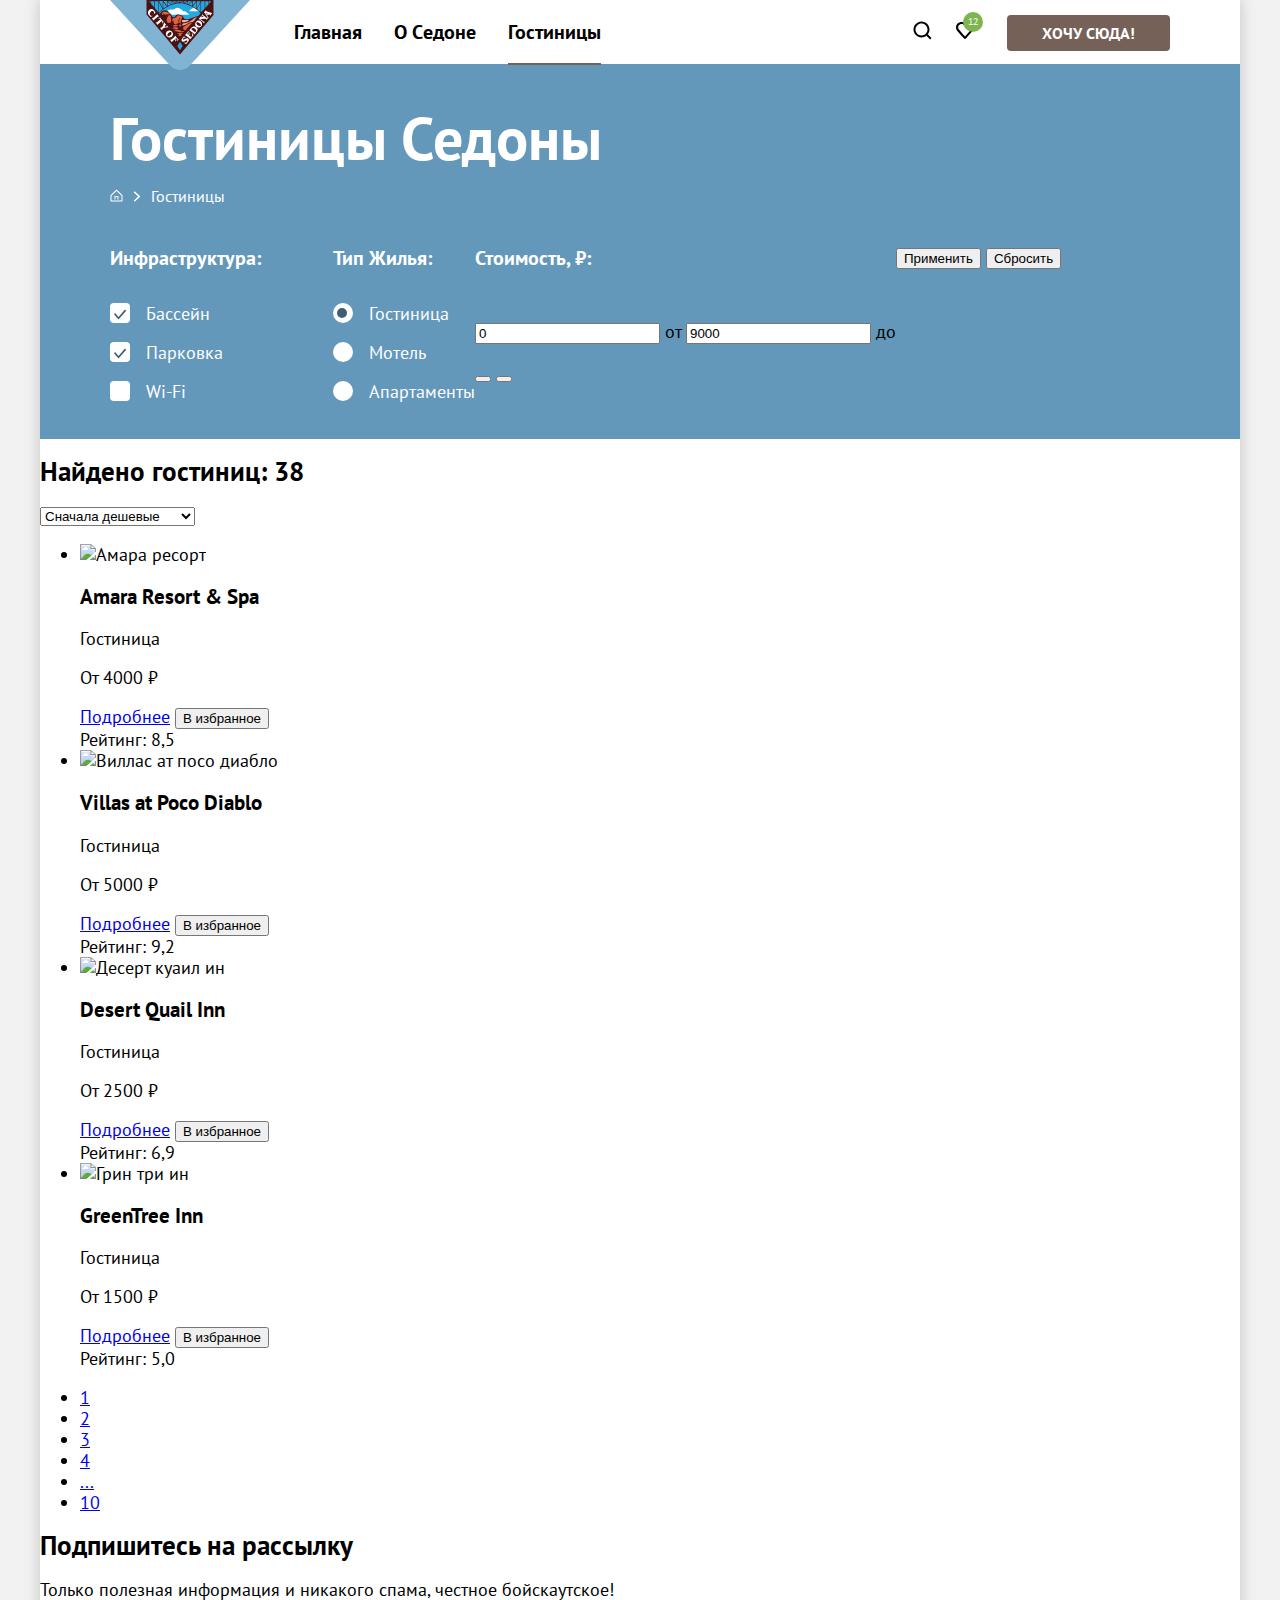
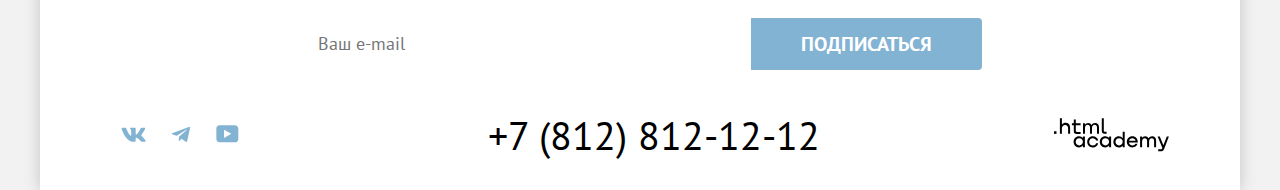
==== catalog.html @ e07a11a3 "Стилизовал радио-кнопки" ====
<!DOCTYPE html>
<html lang="en">
  <head>
    <meta charset="UTF-8" />
    <link href="./styles/styles.css" rel="stylesheet" />
    <title>Страница каталога</title>
  </head>
  <body>
    <div class="container">
      <!-- шапка -->
      <header class="main-header">
        <a class="header-logo" href="index.html">
          <img
            src="./images/logo.svg"
            width="140"
            height="70"
            alt="иконка седона"
          />
        </a>
        <!-- навигация -->
        <nav class="main-nav">
          <!-- главная навигация -->
          <ul class="nav-list site-list">
            <li class="site-item">
              <a class="site-link" href="index.html">Главная</a>
            </li>
            <li class="site-item">
              <a class="site-link" href="#">О Cедоне</a>
            </li>
            <li class="site-item">
              <a class="site-link site-link-current site-link-current-catalog"
                >Гостиницы</a
              >
            </li>
          </ul>

          <!-- пользовательская навигация -->
          <ul class="nav-list user-list">
            <li class="user-item">
              <a class="user-link" href="#"
                ><span class="visually-hidden">найти гостиницу</span>
                <svg
                  class="user-icon"
                  width="19"
                  height="19"
                  viewBox="0 0 19 19"
                  fill="none"
                  xmlns="http://www.w3.org/2000/svg"
                >
                  <path
                    d="M18.5 17.0083L14.8 13.3287C15.8 12.0359 16.5 10.3453 16.5 8.4558C16.5 4.08011 12.9 0.5 8.5 0.5C4.1 0.5 0.5 4.17956 0.5 8.55525C0.5 12.9309 4.1 16.511 8.5 16.511C10.3 16.511 12 15.9144 13.4 14.8204L17.1 18.5L18.5 17.0083ZM8.5 14.5221C5.2 14.5221 2.5 11.837 2.5 8.55525C2.5 5.27348 5.2 2.5884 8.5 2.5884C11.8 2.5884 14.5 5.27348 14.5 8.55525C14.5 11.837 11.8 14.5221 8.5 14.5221Z"
                    fill="black"
                  />
                </svg>
              </a>
            </li>
            <li class="user-item">
              <a class="user-link user-link-favorites" href="#"
                ><span class="visually-hidden">избранное</span>
                <svg
                  class="user-icon"
                  width="18"
                  height="17"
                  viewBox="0 0 18 17"
                  fill="none"
                  xmlns="http://www.w3.org/2000/svg"
                >
                  <path
                    d="M8.9 17C8.6 17 8.3 16.9 8.1 16.6C2.7 10.5 1.4 9.1 1.1 8.7C0.4 7.8 0 6.6 0 5.4C0 2.4 2.4 0 5.5 0C6.8 0 8 0.5 9 1.3C10 0.5 11.3 0 12.5 0C15.5 0 18 2.4 18 5.4C18 6.7 17.5 7.9 16.7 8.8L9.7 16.7C9.5 16.9 9.3 17 8.9 17ZM2.9 7.5C3.2 7.9 6.4 11.5 9 14.4L15.2 7.4C15.7 6.9 15.9 6.2 15.9 5.4C15.9 3.6 14.4 2.1 12.6 2.1C11.6 2.1 10.6 2.6 9.9 3.4C9.6 3.7 9.3 3.8 9 3.8C8.7 3.8 8.4 3.6 8.2 3.4C7.5 2.6 6.5 2.1 5.5 2.1C3.7 2.1 2.2 3.6 2.2 5.4C2.1 6.3 2.5 7 2.9 7.5C2.8 7.5 2.8 7.5 2.9 7.5Z"
                    fill="black"
                  />
                </svg>
              </a>
            </li>
            <li class="user-item">
              <a class="user-button button button-brown" href="#">Хочу сюда!</a>
            </li>
          </ul>
        </nav>
      </header>

      <!-- главное содержимое -->
      <main class="main catalog-main">
        <!-- фильтр -->
        <section class="filter">
          <!-- заголовок фильтра -->
          <div class="filter-title">
            <h1 class="inner-header">Гостиницы Седоны</h1>
            <ul class="breadcrumbs">
              <li class="breadcrumbs-item">
                <a class="breadcrumbs-link" href="index.html"
                  ><span class="visually-hidden">Вернуться домой</span
                  ><svg
                    class="breadcrumbs-icon"
                    width="13"
                    height="13"
                    viewBox="0 0 13 13"
                    fill="none"
                    xmlns="http://www.w3.org/2000/svg"
                  >
                    <path
                      d="M6.5 0.5L0.5 6.30006V12.5001H12.5V6.30006L6.5 0.5ZM11.5 11.5001H1.5V6.70005L6.5 1.9L11.5 6.70005V11.5001Z"
                      fill="white"
                    />
                    <path
                      d="M4.5 10.5001H5.5V8.00005H7.5V10.5001H8.5V7.00005H4.5V10.5001Z"
                      fill="white"
                    />
                  </svg>
                </a>
                <svg
                  class="breadcrumbs-arrow"
                  width="8"
                  height="11"
                  viewBox="0 0 8 11"
                  fill="none"
                  xmlns="http://www.w3.org/2000/svg"
                >
                  <path
                    d="M6.91526 4.96875L2.16526 0.71875C1.91526 0.46875 1.41526 0.46875 1.04026 0.71875C0.665263 0.96875 0.790263 1.46875 1.04026 1.71875L5.16526 5.46875L1.16526 9.21875C0.915263 9.46875 0.915263 9.96875 1.16526 10.2188C1.16526 10.3438 1.54026 10.4688 1.66526 10.4688C1.79026 10.4688 2.04026 10.3438 2.16526 10.2188L6.91526 5.96875C7.29026 5.71875 7.29026 5.21875 6.91526 4.96875Z"
                    fill="white"
                  />
                </svg>
              </li>
              <li class="breadcrumbs-item">
                <a class="breadcrumbs-link">Гостиницы</a>
                <svg
                  class="breadcrumbs-arrow"
                  width="8"
                  height="11"
                  viewBox="0 0 8 11"
                  fill="none"
                  xmlns="http://www.w3.org/2000/svg"
                >
                  <path
                    d="M6.91526 4.96875L2.16526 0.71875C1.91526 0.46875 1.41526 0.46875 1.04026 0.71875C0.665263 0.96875 0.790263 1.46875 1.04026 1.71875L5.16526 5.46875L1.16526 9.21875C0.915263 9.46875 0.915263 9.96875 1.16526 10.2188C1.16526 10.3438 1.54026 10.4688 1.66526 10.4688C1.79026 10.4688 2.04026 10.3438 2.16526 10.2188L6.91526 5.96875C7.29026 5.71875 7.29026 5.21875 6.91526 4.96875Z"
                    fill="white"
                  />
                </svg>
              </li>
            </ul>
          </div>

          <!-- форма фильтра -->
          <form class="filter-form" method="post" action="#">
            <!-- инфраструктура -->
            <fieldset class="field-group">
              <legend class="field-group-title">Инфраструктура:</legend>
              <ul class="field-list">
                <li class="field-item">
                  <label
                    class="field-label field-label--checkbox"
                    for="swimming-pool"
                  >
                    <input
                      class="visually-hidden field-input"
                      type="checkbox"
                      name="swimming-pool"
                      id="swimming-pool"
                      checked
                    />
                    <span class="field-name field-name--checkbox">Бассейн</span>
                  </label>
                </li>
                <li class="field-item">
                  <label
                    class="field-label field-label--checkbox"
                    for="parking"
                  >
                    <input
                      class="visually-hidden field-input"
                      type="checkbox"
                      name="parking"
                      id="parking"
                      checked
                    />
                    <span class="field-name field-name--checkbox"
                      >Парковка</span
                    >
                  </label>
                </li>
                <li class="field-item">
                  <label class="field-label field-label--checkbox" for="wi-fi">
                    <input
                      class="visually-hidden field-input"
                      type="checkbox"
                      name="wi-fi"
                      id="wi-fi"
                    />
                    <span class="field-name field-name--checkbox">Wi-Fi</span>
                  </label>
                </li>
              </ul>
            </fieldset>

            <!-- тип жилья -->
            <fieldset class="field-group">
              <legend class="field-group-title">Тип Жилья:</legend>
              <ul class="field-list">
                <li class="field-item">
                  <label class="field-label field-label--radio" for="hotel"
                    ><input
                      class="visually-hidden field-input"
                      type="radio"
                      name="housing"
                      id="hotel"
                      checked
                    /><span class="field-name field-name--radio"
                      >Гостиница</span
                    ></label
                  >
                </li>
                <li class="field-item">
                  <label class="field-label field-label--radio" for="motel"
                    ><input
                      class="visually-hidden field-input"
                      type="radio"
                      name="housing"
                      id="motel"
                    /><span class="field-name field-name--radio"
                      >Мотель</span
                    ></label
                  >
                </li>
                <li class="field-item">
                  <label
                    class="field-label field-label--radio"
                    for="apartments"
                  >
                    <input
                      class="visually-hidden field-input"
                      type="radio"
                      name="housing"
                      id="apartments"
                    /><span class="field-name field-name--radio"
                      >Апартаменты</span
                    ></label
                  >
                </li>
              </ul>
            </fieldset>

            <!-- Стоимость -->
            <fieldset class="field-group">
              <legend class="field-group-title">Стоимость, ₽:</legend>
              <p class="range-wrapper-inputs">
                <label class="range-label" for="min-price">
                  <input
                    class="range-input"
                    type="number"
                    value="0"
                    placeholder="от"
                    id="min-price"
                  />
                  <span class="range-price">от</span>
                </label>
                <label class="range-label" for="max-price">
                  <input
                    class="range-input"
                    type="number"
                    value="9000"
                    placeholder="до"
                    id="max-price"
                  />
                  <span class="range-price">до</span>
                </label>
              </p>
              <div class="range">
                <div class="range-scale"></div>
                <div class="range-bar">
                  <button
                    class="range-toggle toggle-mix"
                    type="button"
                  ></button>
                  <button
                    class="range-toggle toggle-max"
                    type="button"
                  ></button>
                </div>
              </div>
            </fieldset>
            <div class="filter-buttons">
              <button class="filter-button" type="submit">Применить</button>
              <button class="filter-button" type="reset">Сбросить</button>
            </div>
          </form>
        </section>

        <!-- каталог -->
        <section class="catalog">
          <div class="catalog-wrapper-filter">
            <h2 class="catalog-title">Найдено гостиниц: 38</h2>
            <select class="catalog-select">
              <option class="select-item" value="cheap">Сначала дешевые</option>
              <option class="select-item" value="expensive">
                Сначала дорогие
              </option>
              <option class="select-item" value="popular">
                Сначала популярные
              </option>
            </select>
            <div class="catalog-wrapper-buttons">
              <a
                class="catalog-wrapper-button catalog-wrapper-button-current"
                href="#"
                ><span class="visually-hidden"
                  >Сформировать карточки в столбик</span
                ></a
              >
              <a class="catalog-wrapper-button" href="#"
                ><span class="visually-hidden"
                  >Сформировать по одной карточке с названием</span
                ></a
              >
              <a class="catalog-wrapper-button" href="#"
                ><span class="visually-hidden"
                  >Сформировать карточки в ряд</span
                ></a
              >
            </div>
          </div>

          <!-- список карточек -->
          <ul class="catalog-list">
            <li class="catalog-card">
              <img
                class="catalog-card-image"
                src="#"
                width="300"
                height="212"
                alt="Амара ресорт"
              />
              <h3 class="catalog-card-heading">Amara Resort & Spa</h3>
              <div class="catalog-card-description">
                <p class="catalog-card-text">Гостиница</p>
                <p class="catalog-card-text">От 4000 ₽</p>
              </div>
              <a class="catalog-card-more-details" href="#">Подробнее</a>
              <button class="catalog-card-favorites" type="button">
                В избранное
              </button>
              <div class="catalog-card-stars"></div>
              <div class="catalog-card-rating">Рейтинг: 8,5</div>
            </li>
            <li class="catalog-card">
              <img
                class="catalog-card-image"
                src="#"
                width="300"
                height="212"
                alt="Виллас ат посо диабло"
              />
              <h3 class="catalog-card-heading">Villas at Poco Diablo</h3>
              <div class="catalog-card-description">
                <p class="catalog-card-text">Гостиница</p>
                <p class="catalog-card-text">От 5000 ₽</p>
              </div>
              <a class="catalog-card-more-details" href="#">Подробнее</a>
              <button class="catalog-card-favorites" type="button">
                В избранное
              </button>
              <div class="catalog-card-stars"></div>
              <div class="catalog-card-rating">Рейтинг: 9,2</div>
            </li>
            <li class="catalog-card">
              <img
                class="catalog-card-image"
                src="#"
                width="300"
                height="212"
                alt="Десерт куаил ин"
              />
              <h3 class="catalog-card-heading">Desert Quail Inn</h3>
              <div class="catalog-card-description">
                <p class="catalog-card-text">Гостиница</p>
                <p class="catalog-card-text">От 2500 ₽</p>
              </div>
              <a class="catalog-card-more-details" href="#">Подробнее</a>
              <button class="catalog-card-favorites" type="button">
                В избранное
              </button>
              <div class="catalog-card-stars"></div>
              <div class="catalog-card-rating">Рейтинг: 6,9</div>
            </li>
            <li class="catalog-card">
              <img
                class="catalog-card-image"
                src="#"
                width="300"
                height="212"
                alt="Грин три ин"
              />
              <h3 class="catalog-card-heading">GreenTree Inn</h3>
              <div class="catalog-card-description">
                <p class="catalog-card-text">Гостиница</p>
                <p class="catalog-card-text">От 1500 ₽</p>
              </div>
              <a class="catalog-card-more-details" href="#">Подробнее</a>
              <button class="catalog-card-favorites" type="button">
                В избранное
              </button>
              <div class="catalog-card-stars"></div>
              <div class="catalog-card-rating">Рейтинг: 5,0</div>
            </li>
          </ul>

          <!-- пагинация -->
          <ul class="pagination">
            <li class="pagination-item">
              <a class="pagination-link" href="#">1</a>
            </li>
            <li class="pagination-item">
              <a class="pagination-link" href="#">2</a>
            </li>
            <li class="pagination-item">
              <a class="pagination-link" href="#">3</a>
            </li>
            <li class="pagination-item">
              <a class="pagination-link" href="#">4</a>
            </li>
            <li class="pagination-item">
              <a class="pagination-link" href="#">...</a>
            </li>
            <li class="pagination-item">
              <a class="pagination-link" href="#">10</a>
            </li>
          </ul>
        </section>

        <!-- рассылка -->
        <section class="newsletter newsletter-catalog">
          <h2 class="newsletter-title">Подпишитесь на рассылку</h2>
          <p class="newsletter-text">
            Только полезная информация и никакого спама, честное бойскаутское!
          </p>
          <form class="newsletter-form" method="post" action="#">
            <label class="visually-hidden" for="e-mail">Введите почту</label>
            <input
              class="newsletter-input"
              id="e-mail"
              placeholder="Ваш e-mail"
              name="e-mail"
            />
            <button class="newsletter-submit" type="submit">Подписаться</button>
          </form>
        </section>
      </main>

      <!-- подвал -->
      <footer class="main-footer">
        <!-- соц. сети -->
        <ul class="social">
          <li class="social-item">
            <a class="social-link" href="https://vk.com/htmlacademy"
              ><span class="visually-hidden">Вконтакте</span>
              <svg
                width="25"
                height="15"
                viewBox="0 0 25 15"
                fill="none"
                xmlns="http://www.w3.org/2000/svg"
              >
                <path
                  fill-rule="evenodd"
                  clip-rule="evenodd"
                  d="M24.1164 1.80445C24.2824 1.25845 24.1164 0.856445 23.3214 0.856445H20.6964C20.0284 0.856445 19.7204 1.20345 19.5534 1.58645C19.5534 1.58645 18.2184 4.78245 16.3274 6.85845C15.7154 7.46045 15.4374 7.65145 15.1034 7.65145C14.9364 7.65145 14.6854 7.46045 14.6854 6.91345V1.80445C14.6854 1.14845 14.5014 0.856445 13.9454 0.856445H9.81738C9.40038 0.856445 9.14938 1.16045 9.14938 1.44945C9.14938 2.07045 10.0954 2.21445 10.1924 3.96245V7.76045C10.1924 8.59345 10.0394 8.74444 9.70538 8.74444C8.81538 8.74444 6.65038 5.53345 5.36538 1.85945C5.11638 1.14445 4.86438 0.856445 4.19338 0.856445H1.56638C0.816382 0.856445 0.666382 1.20345 0.666382 1.58645C0.666382 2.26845 1.55638 5.65645 4.81138 10.1374C6.98138 13.1974 10.0364 14.8564 12.8194 14.8564C14.4884 14.8564 14.6944 14.4884 14.6944 13.8534V11.5404C14.6944 10.8034 14.8524 10.6564 15.3814 10.6564C15.7714 10.6564 16.4384 10.8484 17.9964 12.3234C19.7764 14.0724 20.0694 14.8564 21.0714 14.8564H23.6964C24.4464 14.8564 24.8224 14.4884 24.6064 13.7604C24.3684 13.0364 23.5184 11.9854 22.3914 10.7384C21.7794 10.0284 20.8614 9.26345 20.5824 8.88045C20.1934 8.38945 20.3044 8.17044 20.5824 7.73345C20.5824 7.73345 23.7824 3.30745 24.1154 1.80445H24.1164Z"
                  fill="#83B3D3"
                />
              </svg>
            </a>
          </li>
          <li class="social-item">
            <a class="social-link" href="https://t.me/htmlacademy"
              ><span class="visually-hidden">Телеграм</span>
              <svg
                width="18"
                height="16"
                viewBox="0 0 18 16"
                fill="none"
                xmlns="http://www.w3.org/2000/svg"
              >
                <path
                  d="M16.785 0.955705L0.840489 7.1042C-0.247661 7.54126 -0.241365 8.14828 0.640845 8.41897L4.73445 9.69597L14.2058 3.72014C14.6537 3.44766 15.0629 3.59424 14.7265 3.89281L7.05283 10.8183H7.05103L7.05283 10.8192L6.77045 15.0387C7.18413 15.0387 7.36669 14.8489 7.59871 14.625L9.58705 12.6915L13.7229 15.7464C14.4855 16.1664 15.0332 15.9506 15.2229 15.0405L17.9379 2.2453C18.2158 1.13107 17.5126 0.626562 16.785 0.955705Z"
                  fill="#83B3D3"
                />
              </svg>
            </a>
          </li>
          <li class="social-item">
            <a
              class="social-link"
              href="https://www.youtube.com/user/htmlacademyru"
              ><span class="visually-hidden">Ютуб</span>
              <svg
                width="23"
                height="18"
                viewBox="0 0 23 18"
                fill="none"
                xmlns="http://www.w3.org/2000/svg"
              >
                <path
                  d="M18.9402 0.356445H3.50738C1.64668 0.356445 0.333252 1.9502 0.333252 3.75645V13.8502C0.333252 15.7627 1.64668 17.3564 3.50738 17.3564H19.1591C20.8009 17.3564 22.3333 15.7627 22.3333 13.9564V3.75645C22.1143 1.9502 20.8009 0.356445 18.9402 0.356445ZM7.99494 12.8939V4.81894L15.3283 8.85645L7.99494 12.8939Z"
                  fill="#83B3D3"
                />
              </svg>
            </a>
          </li>
        </ul>

        <!-- номер телефона -->
        <a class="phone" href="tel:88128121212">+7 (812) 812-12-12</a>

        <!-- лого html-academy -->
        <div class="html-academy">
          <a class="html-academy-link" href="https://htmlacademy.ru/">
            <svg
              width="115"
              height="34"
              viewBox="0 0 115 34"
              fill="none"
              xmlns="http://www.w3.org/2000/svg"
            >
              <path d="M0 13.2564V15.8564H2.5V13.2564H0Z" fill="black" />
              <path
                d="M11.6 4.85645C10 4.85645 8.8 5.55645 8 6.55645H7.9V0.356445H5.9V15.8564H7.9V10.5564C7.9 8.45645 9.2 6.95645 11.2 6.95645C13 6.95645 14.1 8.35645 14.1 10.1564V15.8564H16.1V9.75644C16.2 6.75644 14.3 4.85645 11.6 4.85645Z"
                fill="black"
              />
              <path
                d="M26.6 5.15645H21.8V1.45645H19.8V5.25645H17.9V7.25645H19.8V13.2564C19.8 14.9564 20.8 15.9564 22.5 15.9564H26.6V13.9564H22.9C22.2 13.9564 21.8 13.5564 21.8 12.8564V7.15645H26.6V5.15645Z"
                fill="black"
              />
              <path
                d="M41.1 4.95645C39.5 4.95645 38.2 5.75644 37.6 7.05645H37.5C36.9 5.85645 35.7 4.95645 34.1 4.95645C32.7 4.95645 31.6 5.75645 31 6.75645H30.9V5.15645H29V15.7564H31V10.3564C31 8.35645 32 6.85645 33.6 6.85645C35.1 6.85645 36 7.85645 36 9.45645V15.7564H38V10.1564C38 7.75645 39.4 6.85645 40.6 6.85645C42.1 6.85645 43 7.85645 43 9.45645V15.7564H45V9.25644C45.1 6.75644 43.6 4.95645 41.1 4.95645Z"
                fill="black"
              />
              <path
                d="M47.8 13.0564C47.8 14.7564 48.8 15.7564 50.6 15.7564H52.6V13.7564H50.9C50.2 13.7564 49.8 13.3564 49.8 12.6564V0.356445H47.8V13.0564Z"
                fill="black"
              />
              <path
                d="M28.9 20.0564C28 18.9564 26.7 18.2564 25 18.2564C21.9 18.2564 19.6 20.5564 19.6 23.8564C19.6 27.1564 21.9 29.4564 25 29.4564C26.8 29.4564 28 28.6564 28.8 27.5564H28.9V29.1564H30.9V18.5564H28.9V20.0564ZM25.3 27.4564C23.1 27.4564 21.7 25.8564 21.7 23.8564C21.7 21.8564 23.1 20.2564 25.3 20.2564C27.5 20.2564 28.9 21.8564 28.9 23.8564C28.9 25.7564 27.5 27.4564 25.3 27.4564Z"
                fill="black"
              />
              <path
                d="M44.2 22.3564C43.7 19.9564 41.6 18.2564 38.8 18.2564C35.4 18.2564 33.2 20.7564 33.2 23.8564C33.2 26.9564 35.4 29.4564 38.8 29.4564C41.6 29.4564 43.7 27.6564 44.2 25.2564H42.1C41.7 26.5564 40.4 27.5564 38.8 27.5564C36.6 27.5564 35.2 25.9564 35.2 23.9564C35.2 21.9564 36.6 20.3564 38.8 20.3564C40.4 20.3564 41.6 21.3564 42.1 22.5564H44.2V22.3564Z"
                fill="black"
              />
              <path
                d="M55.1 20.0564C54.2 18.9564 52.9 18.2564 51.2 18.2564C48.1 18.2564 45.8 20.5564 45.8 23.8564C45.8 27.1564 48.1 29.4564 51.2 29.4564C53 29.4564 54.2 28.6564 55 27.5564H55.1V29.1564H57.1V18.5564H55.1V20.0564ZM51.5 27.4564C49.3 27.4564 47.9 25.8564 47.9 23.8564C47.9 21.8564 49.3 20.2564 51.5 20.2564C53.7 20.2564 55.1 21.8564 55.1 23.8564C55.1 25.7564 53.6 27.4564 51.5 27.4564Z"
                fill="black"
              />
              <path
                d="M68.7 20.1564C67.8 19.0564 66.5 18.2564 64.8 18.2564C61.7 18.2564 59.4 20.5564 59.4 23.8564C59.4 27.1564 61.6 29.4564 64.8 29.4564C66.5 29.4564 67.8 28.6564 68.6 27.6564H68.7V29.1564H70.7V13.7564H68.7V20.1564ZM65.1 27.4564C62.9 27.4564 61.5 25.8564 61.5 23.8564C61.5 21.8564 62.9 20.2564 65.1 20.2564C67.3 20.2564 68.7 21.8564 68.7 23.8564C68.6 25.8564 67.2 27.4564 65.1 27.4564Z"
                fill="black"
              />
              <path
                d="M78.3 18.2564C75 18.2564 72.8 20.7564 72.8 23.8564C72.8 26.8564 74.9 29.4564 78.3 29.4564C80.8 29.4564 82.8 28.1564 83.5 25.8564H81.4C80.9 26.8564 79.8 27.4564 78.4 27.4564C76.5 27.4564 75.1 26.1564 75 24.5564H83.8C84 20.9564 81.8 18.2564 78.3 18.2564ZM78.3 20.1564C80 20.1564 81.3 21.1564 81.6 22.7564H75.1C75.4 21.2564 76.6 20.1564 78.3 20.1564Z"
                fill="black"
              />
              <path
                d="M98.2 18.2564C96.6 18.2564 95.3 19.0564 94.6 20.2564H94.5C93.9 19.0564 92.7 18.2564 91.1 18.2564C89.7 18.2564 88.6 18.9564 88 20.0564V18.5564H86.1V29.1564H88.1V23.7564C88.1 21.7564 89.1 20.3564 90.7 20.2564C92.2 20.2564 93.1 21.2564 93.1 22.8564V29.1564H95.1V23.5564C95.1 21.1564 96.5 20.2564 97.7 20.2564C99.2 20.2564 100.1 21.2564 100.1 22.8564V29.1564H102.1V22.6564C102.2 20.0564 100.7 18.2564 98.2 18.2564Z"
                fill="black"
              />
              <path
                d="M109.4 27.3564L105.8 18.4564H103.6L108.4 30.0564C108.1 30.9564 107.7 31.2564 106.7 31.2564H104.2V33.2564H106.7C108.5 33.2564 109.5 32.4564 110.2 30.6564L114.9 18.4564H112.8L109.4 27.3564Z"
                fill="black"
              />
            </svg>
          </a>
        </div>
      </footer>
    </div>
  </body>
</html>
---- styles/styles.css ----
@font-face {
  font-family: "PT Sans";
  font-style: normal;
  font-weight: 400;
  src: url("../fonts/ptsans-400.woff2") format("woff2");
  font-display: swap;
}

@font-face {
  font-family: "PT Sans";
  font-style: normal;
  font-weight: 700;
  src: url("../fonts/ptsans-700.woff2") format("woff2");
  font-display: swap;
}

body {
  margin: 0;
  padding: 0;
  font-size: 18px;
  line-height: 21px;
  font-family: "PT Sans";
  background-color: rgba(242, 242, 242, 1);
}

.container {
  margin: 0 auto;
  width: 1200px;
  background-color: #ffffff;
  box-shadow: 0 0 15px 0 rgba(0, 0, 0, 0.2);
}

.visually-hidden {
  position: absolute;
  width: 1px;
  height: 1px;
  margin: -1px;
  border: 0;
  padding: 0;
  white-space: nowrap;
  clip-path: inset(100%);
  clip: rect(0 0 0 0);
  overflow: hidden;
}

/* шапка */
.main-header {
  display: flex;
  box-sizing: border-box;
  padding: 0 70px;
}

.header-logo {
  display: block;
  position: absolute;
  z-index: 2;
  transition: opacity 0.2s ease-in-out;
}

.header-logo:hover {
  opacity: 0.6;
}

.header-logo:active {
  opacity: 0.3;
}

.header-logo:focus-visible {
  outline: none;
  opacity: 0.6;
}

/* навигация */
.main-nav {
  display: flex;
  flex: 2 0 auto;
}

/* главная навигация */
.site-list {
  margin: 0;
  margin-left: 168px;
  padding: 0;
  list-style-type: none;
  display: flex;
  flex-wrap: wrap;
  align-items: flex-start;
  width: 530px;
}

.site-item {
  position: relative;
  z-index: 2;
}

.site-link {
  padding: 20px 16px;
  display: block;
  font-family: "PT Sans", Arial, sans-serif;
  font-size: 20px;
  font-weight: 700;
  line-height: 24px;
  text-decoration: none;
  color: rgba(0, 0, 0, 1);
  position: relative;
}

.site-link:hover {
  color: rgba(0, 0, 0, 0.6);
}

.site-link:active {
  color: rgba(0, 0, 0, 0.3);
}

.site-link:focus-visible {
  outline: none;
  color: rgba(0, 0, 0, 0.6);
}

.site-link-current::after {
  content: "";
  display: block;
  width: 68px;
  height: 2px;
  background-color: rgba(117, 98, 87, 1);
  position: absolute;
  bottom: -1px;
  left: 16px;
}

.site-link-current-catalog::after {
  width: 93px;
}

/* пользовательская навигация */
.user-list {
  margin: 0;
  margin-left: auto;
  padding: 0;
  list-style-type: none;
  display: flex;
  flex-wrap: wrap;
  align-items: center;
}

.user-item {
  position: relative;
}

.user-item:nth-child(2) {
  margin-right: 21px;
}

.user-link {
  display: block;
  padding: 20px 12px;
  font-family: "PT Sans", Arial, sans-serif;
  font-size: 16px;
  font-weight: 700;
  line-height: 20px;
  text-transform: uppercase;
  text-decoration: none;
  color: rgba(255, 255, 255, 1);
}

.user-link:hover {
  opacity: 0.6;
}

.user-link:active {
  opacity: 0.3;
}

.user-link:focus-visible {
  outline: none;
  opacity: 0.6;
}

.user-link-favorites {
  position: relative;
}

.user-link-favorites::after {
  content: "12";
  display: block;
  padding: 5px;
  background-color: rgba(125, 181, 79, 1);
  font: 400 10px/1 "PT Sans", Arial, sans-serif;
  border-radius: 50%;
  position: absolute;
  top: 10px;
  right: 3px;
}

.user-button {
  padding: 8px 35px;
  border: none;
  cursor: pointer;
  background-color: rgba(117, 97, 87, 1);
  color: rgba(255, 255, 255, 1);
  border-radius: 4px;
  box-sizing: border-box;
  width: 160px;
  font-size: 16px;
  font-weight: 700;
  line-height: 20px;
  text-align: center;
  text-decoration: none;
  text-transform: uppercase;
}

/* для заблокированных состояний кнопок */
.button[disabled] {
  background-color: rgba(229, 229, 229, 1);
  pointer-events: none;
  cursor: default;
}

.button:disabled {
  background-color: rgba(229, 229, 229, 1);
  pointer-events: none;
  cursor: default;
}

/* для коричневой кнопки */
.button--brown:hover {
  background-color: rgba(97, 80, 72, 1);
}

.button--brown:active {
  background-color: rgba(117, 97, 87, 1);
  color: rgba(255, 255, 255, 0.3);
}

.button--brown:focus-visible {
  outline: none;
  background-color: rgba(97, 80, 72, 1);
}

/* для голубой кнопки */
.button--blue:hover {
  background-color: rgba(104, 162, 202, 1);
}

.button--blue:focus-visible {
  outline: none;
  background-color: rgba(104, 162, 202, 1);
}

.button--blue:active {
  color: rgba(255, 255, 255, 0.3);
}

/* логотип седона */
.sedona-logo {
  padding-top: 51px;
  width: 1200px;
  height: 485px;
  background: #99c2dc url("../images/sedona-logo-background.jpg") no-repeat
    center;
  text-align: center;
  box-sizing: border-box;
  position: relative;
  z-index: 1;
}

.sedona-logo::after {
  content: url("../images/sedona-logo-pattern.svg");
  width: 100%;
  height: 57px;
  background-position: center;
  position: absolute;
  bottom: 0;
  left: 0;
}

/* небольшой городок */
.town {
  padding-top: 70px;
  padding-bottom: 89px;
  text-align: center;
  box-sizing: border-box;
}

.town-title {
  margin: 0 auto 25px;
  width: 620px;
  font: 700 30px/1.2 "PT Sans", Arial, sans-serif;
  text-transform: uppercase;
}

.town-text {
  margin: 0 auto;
  width: 651px;
  font: 400 22px/1.18 "PT Sans", Arial, sans-serif;
}

/* преимущество */
.advantages-list {
  margin: 0;
  padding: 0;
  list-style-type: none;
  display: flex;
  flex-wrap: wrap;
}

.advantages-item {
  padding: 114px 85px;
  box-sizing: border-box;
  width: 400px;
  min-height: 385px;
  background-color: rgba(130, 179, 211, 1);
  text-align: center;
}

.advantages-item:first-child {
  padding: 103px 85px;
}

.advantages-item:nth-child(2),
.advantages-item:nth-child(6) {
  padding: 0;
  width: 800px;
  height: 385px;
}

.advantages-item:nth-child(7) {
  padding: 102px 85px;
}

.advantages-item:nth-child(3),
.advantages-item:nth-child(5) {
  background-color: rgba(131, 179, 211, 0.12);
}

.advantages-item:nth-child(4) {
  background-color: rgba(131, 179, 211, 0.2);
}

.advantages-item-title {
  margin: 0 auto 61px;
  font: 700 24px/1.16 "PT Sans", Arial, sans-serif;
  text-transform: uppercase;
  width: 175px;
  position: relative;
}

.advantages-item:nth-child(7) .advantages-item-title {
  width: 172px;
}

.advantages-item-title::after {
  content: "";
  display: block;
  width: 60px;
  height: 2px;
  background-color: rgba(255, 255, 255, 0.3);
  position: absolute;
  left: 57px;
  bottom: -31px;
}

.advantages-item:nth-child(3) .advantages-item-title::after,
.advantages-item:nth-child(4) .advantages-item-title::after,
.advantages-item:nth-child(5) .advantages-item-title::after {
  background-color: rgba(0, 0, 0, 0.3);
}

.advantages-item:nth-child(1) .advantages-item-title,
.advantages-item:nth-child(7) .advantages-item-title {
  color: rgba(255, 255, 255, 1);
}

.advantages-item-text {
  margin: 0 auto;
  font: 400 18px/1.16 "PT Sans", Arial, sans-serif;
  width: 230px;
}

.advantages-item:nth-child(1) .advantages-item-text,
.advantages-item:nth-child(7) .advantages-item-text {
  color: rgba(255, 255, 255, 1);
}

.advantages-item:nth-child(3) .advantages-item-text,
.advantages-item:nth-child(4) .advantages-item-text,
.advantages-item:nth-child(5) .advantages-item-text {
  color: rgba(51, 51, 51, 1);
}

/* комфорт */
.comfort {
  padding-top: 63px;
  padding-bottom: 63px;
}

.comfort-title {
  margin: 0 auto 20px;
  width: 505px;
  text-align: center;
  text-transform: uppercase;
  font-weight: 700;
  font-size: 30px;
  line-height: 1.2;
  font-family: "PT Sans", Arial, sans-serif;
}

.comfort-text {
  margin: 0 auto;
  width: 490px;
  text-align: center;
  font-weight: 400;
  font-size: 22px;
  line-height: 1.18;
  font-family: "PT Sans", Arial, sans-serif;
}

/* тип аспекта */
.aspect-type-list {
  margin: 0;
  padding: 0;
  list-style-type: none;
  display: flex;
  flex-wrap: wrap;
}

.aspect-type-item {
  padding: 80px 85px;
  box-sizing: border-box;
  width: 400px;
  min-height: 385px;
  background-color: rgba(131, 179, 211, 0.12);
  position: relative;
}

.aspect-type-item:nth-child(2n) {
  background-color: rgba(255, 255, 255, 1);
}

.aspect-type-icon {
  position: absolute;
  top: 80px;
  left: 165px;
}

.aspect-type-title {
  margin: 0 auto 29px;
  padding-top: 105px;
  font: 700 24px/1.16 "PT Sans", Arial, sans-serif;
  text-transform: uppercase;
  text-align: center;
  width: 100%;
}

.aspect-type-text {
  margin: 0;
  font: 400 18px/1.16 "PT Sans", Arial, sans-serif;
  color: rgba(51, 51, 51, 1);
  text-align: center;
}

/* заинтересовались? */
.interested {
  padding-top: 97px;
  padding-bottom: 96px;
}

.interested-title {
  margin: 0 auto;
  margin-bottom: 20px;
  width: 592px;
  font-weight: 700;
  font-size: 30px;
  line-height: 1.2;
  font-family: "PT Sans", Arial, sans-serif;
  text-transform: uppercase;
  text-align: center;
}

.interested-text {
  margin: 0 auto 54px;
  width: 592px;
  font-weight: 400;
  font-size: 22px;
  line-height: 1.18;
  font-family: "PT Sans", Arial, sans-serif;
  text-align: center;
  color: rgba(51, 51, 51, 1);
}

.interested-link {
  margin: 0 auto;
  padding: 8px 50px;
  display: block;
  width: 376px;
  min-height: 52px;
  box-sizing: border-box;
  font: 700 20px/1.8 "PT Sans", Arial, sans-serif;
  color: rgba(255, 255, 255, 1);
  text-decoration: none;
  text-transform: uppercase;
  background-color: rgba(117, 97, 87, 1);
  border-radius: 4px;
}

/* рассылка */
.newsletter--index {
  background-color: lightblue;
  padding-top: 96px;
  padding-bottom: 105px;
  background: #93bedb url("../images/newsletter-background.jpg") no-repeat
    center;
}

.newsletter-title--index {
  margin: 0 auto;
  margin-bottom: 20px;
  font-weight: 700;
  font-size: 30px;
  line-height: 1.2;
  font-family: "PT Sans", Arial, sans-serif;
  text-transform: uppercase;
  text-align: center;
  color: rgba(255, 255, 255, 1);
  width: 475px;
}

.newsletter-text--index {
  margin: 0 auto 54px;
  font-weight: 400;
  font-size: 22px;
  line-height: 1.18;
  font-family: "PT Sans", Arial, sans-serif;
  text-align: center;
  color: rgba(255, 255, 255, 1);
  width: 475px;
}

.newsletter-form {
  display: flex;
  margin: 0 auto;
  width: 684px;
}

.newsletter-input {
  width: 452px;
  padding: 12px 20px;
  border: none;
  font-family: "PT Sans";
  font-size: 18px;
  font-style: normal;
  font-weight: 400;
  line-height: 1.33;
  color: rgba(0, 0, 0, 0.6);
  border-radius: 4px 0 0 4px;
  border-color: blue;
}

.newsletter-input:focus-visible {
  outline: 2px solid rgba(0, 0, 0, 1);
}

.newsletter-submit {
  padding: 8px 50px;
  border: none;
  border-radius: 0 4px 4px 0;
  cursor: pointer;
  font-weight: 700;
  font-size: 20px;
  line-height: 1.8;
  font-family: "PT Sans", Arial, sans-serif;
  color: rgba(255, 255, 255, 1);
  text-transform: uppercase;
  background-color: rgba(130, 179, 211, 1);
}

/* подвал */
.main-footer {
  padding: 45px 71px 0;
  box-sizing: border-box;
  display: flex;
  justify-content: space-between;
  align-items: flex-start;
  min-height: 120px;
}

/* соц. сети */
.social {
  margin: 0;
  padding: 0;
  padding-top: 10px;
  padding-left: 10px;
  list-style: none;
  display: flex;
  flex-wrap: wrap;
  gap: 10px 26px;
  width: 128px;
  box-sizing: border-box;
}

.social-link:hover svg path {
  fill: rgba(104, 162, 202, 1);
}

.social-link:focus-visible {
  outline: none;
}

.social-link:focus-visible svg path {
  fill: rgba(104, 162, 202, 1);
}

.social-link:active svg path {
  fill: rgba(104, 162, 202, 0.3);
}

/* номер телефона */
.phone {
  display: block;
  padding-left: 15px;
  font-weight: 400;
  font-size: 40px;
  line-height: 1;
  font-family: "PT Sans", Arial, sans-serif;
  text-decoration: none;
  color: rgba(0, 0, 0, 1);
  transition: color 0.2s ease-in;
}

.phone:hover {
  color: rgba(117, 97, 87, 1);
}

.phone:focus-visible {
  outline: none;
  color: rgba(117, 97, 87, 1);
}

.phone:active {
  color: rgba(117, 97, 87, 0.3);
}

/* лого html-academy */
.html-academy-link {
  display: block;
  padding-top: 3px;
  transition: fill 0.2s ease-in-out;
}

.html-academy-link svg path {
  transition: fill 0.2s ease-in-out;
}

.html-academy-link:hover svg path {
  fill: rgba(117, 97, 87, 1);
}

.html-academy-link:focus-visible svg path {
  outline: none;
  fill: rgba(117, 97, 87, 1);
}

.html-academy-link:focus-visible {
  outline: none;
}

.html-academy-link:active svg path {
  fill: rgba(117, 97, 87, 0.3);
}

/* КАТАЛОГ */

/* фильтр */
.filter {
  padding: 38px 70px 35px;
  background-color: #6398ba;
}

.filter-title {
  margin-bottom: 39px;
}

/* заголовок фильтра */
.inner-header {
  margin: 0;
  margin-bottom: 11px;
  font-weight: 700;
  font-size: 60px;
  line-height: 1.2;
  font-family: "PT Sans", Arial, sans-serif;
  color: rgba(255, 255, 255, 1);
}

.breadcrumbs {
  margin: 0;
  padding: 0;
  list-style: none;
  display: flex;
  flex-wrap: wrap;
  row-gap: 10px;
}

.breadcrumbs-item {
  position: relative;
}

.breadcrumbs-link {
  display: inline-block;
  margin-right: 5px;
  font-weight: 400;
  font-size: 16px;
  line-height: 1.31;
  font-family: "PT Sans", Arial, sans-serif;
  color: rgba(255, 255, 255, 1);
  text-decoration: none;
}

.breadcrumbs-link:hover {
  color: rgba(255, 255, 255, 0.6);
}

.breadcrumbs-link:active {
  color: rgba(255, 255, 255, 0.3);
}

.breadcrumbs-link:hover .breadcrumbs-icon path {
  fill: rgba(255, 255, 255, 0.6);
}

.breadcrumbs-link:active .breadcrumbs-icon path {
  fill: rgba(255, 255, 255, 0.3);
}

.breadcrumbs-link:focus-visible {
  outline: none;
}

.breadcrumbs-item:not(:last-child) {
  margin-right: 10px;
}

.breadcrumbs-item:last-child .breadcrumbs-arrow {
  display: none;
}

/* форма фильтра */
.filter-form {
  display: flex;
}

.field-group {
  margin: 0;
  padding: 0;
  border: none;
}

.field-group:first-child {
  margin-right: 72px;
}

.field-group-title {
  margin-bottom: 33px;
  padding: 0;
  font-weight: 700;
  font-size: 20px;
  line-height: 1.2;
  font-family: "PT Sans", Arial, sans-serif;
  color: rgba(255, 255, 255, 1);
}

.field-list {
  margin: 0;
  padding: 0;
  list-style: none;
}

.field-item:not(:last-child) {
  margin-bottom: 16px;
}

.field-label {
  padding-left: 36px;
  color: rgba(255, 255, 255, 1);
  line-height: 1.27;
  font-weight: 400;
  font-family: "PT Sans", Arial, sans-serif;
  position: relative;
}

/* checkbox */
.field-label--checkbox::before {
  content: "";
  display: block;
  width: 20px;
  height: 20px;
  background-color: rgba(255, 255, 255, 1);
  border-radius: 4px;
  position: absolute;
}

.field-name--checkbox::after {
  content: "";
  display: none;
  position: absolute;
  top: 5px;
  left: 3px;
  width: 15px;
  height: 15px;
  background: url("../images/checkbox-tick.svg") no-repeat center;
}

.field-input[type="checkbox"]:checked + .field-name--checkbox::after {
  display: block;
}

/* radio */
.field-label--radio::before {
  content: "";
  display: block;
  width: 20px;
  height: 20px;
  background-color: rgba(255, 255, 255, 1);
  border-radius: 50%;
  position: absolute;
}

.field-name--radio::after {
  content: "";
  display: none;
  width: 10px;
  height: 10px;
  background-color: rgba(63, 94, 114, 1);
  border-radius: 50%;
  position: absolute;
  top: 6px;
  left: 4px;
}

.field-input[type="radio"]:checked + .field-name--radio::after {
  display: block;
}
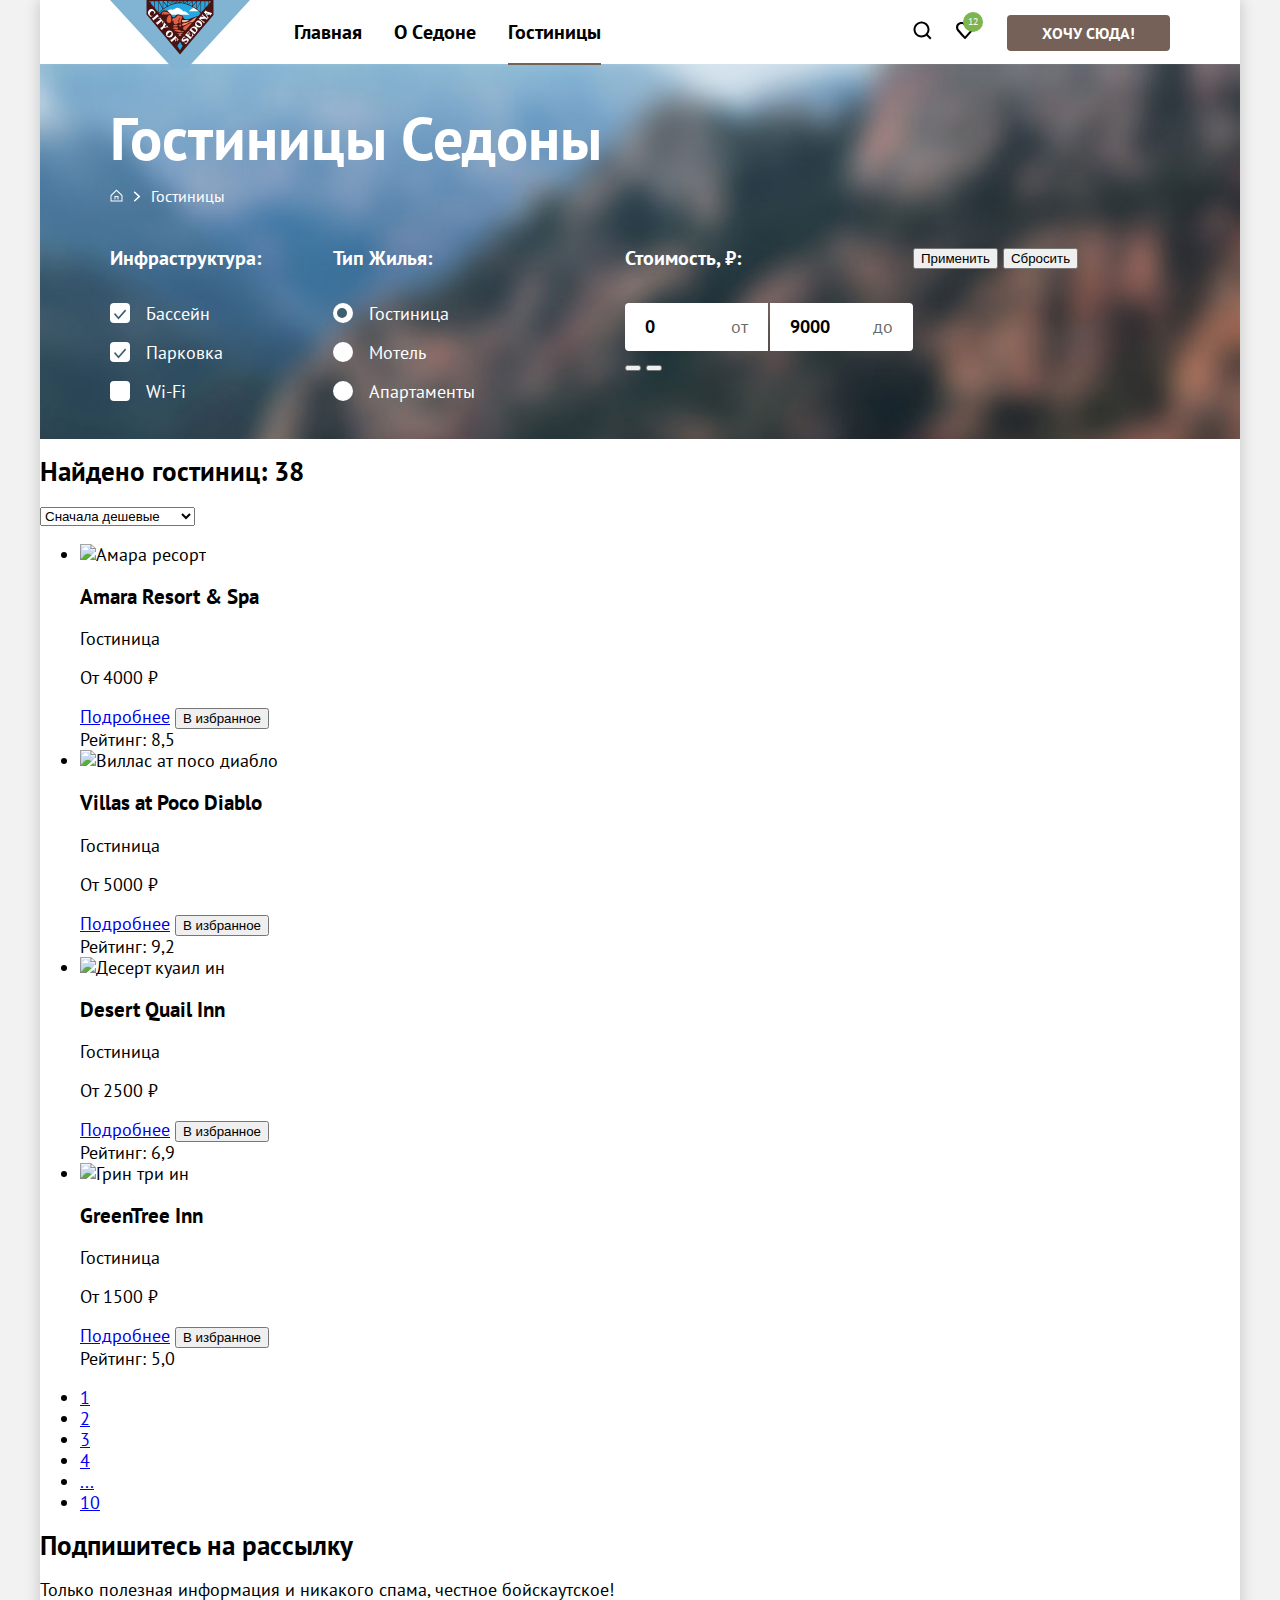
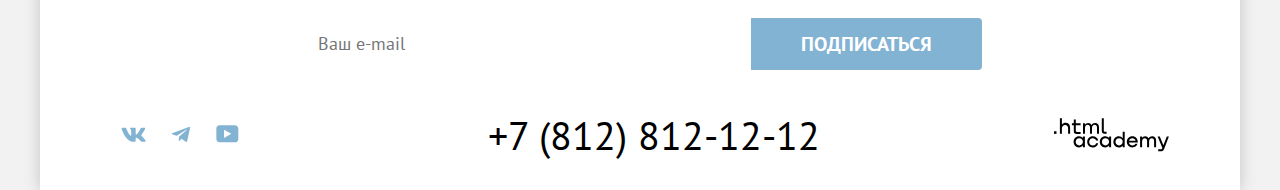
==== commit 43e99e08: "Стилизовал инпуты для цены, добавил задний фон" ====
--- a/catalog.html
+++ b/catalog.html
@@ -73,7 +73,9 @@
               </a>
             </li>
             <li class="user-item">
-              <a class="user-button button button-brown" href="#">Хочу сюда!</a>
+              <a class="user-button button button--brown" href="#"
+                >Хочу сюда!</a
+              >
             </li>
           </ul>
         </nav>
--- a/styles/styles.css
+++ b/styles/styles.css
@@ -674,7 +674,7 @@
 /* фильтр */
 .filter {
   padding: 38px 70px 35px;
-  background-color: #6398ba;
+  background: #6398ba url("../images/filter-background.jpg") no-repeat;
 }
 
 .filter-title {
@@ -757,6 +757,10 @@
 
 .field-group:first-child {
   margin-right: 72px;
+}
+
+.field-group:nth-child(2) {
+  margin-right: 150px;
 }
 
 .field-group-title {
@@ -840,3 +844,44 @@
 .field-input[type="radio"]:checked + .field-name--radio::after {
   display: block;
 }
+
+.range-wrapper-inputs {
+  margin: 0;
+  display: flex;
+  column-gap: 2px;
+}
+
+.range-label {
+  position: relative;
+}
+
+.range-input {
+  padding: 12px 43px 12px 20px;
+  border: none;
+  width: 143px;
+  box-sizing: border-box;
+  font-family: "PT Sans", Arial, sans-serif;
+  font-size: inherit;
+  font-weight: 700;
+  line-height: 1.33;
+}
+
+.range-label:nth-child(1) .range-input {
+  border-radius: 4px 0 0 4px;
+}
+
+.range-label:nth-child(2) .range-input {
+  border-radius: 0 4px 4px 0;
+}
+
+.range-input::-webkit-outer-spin-button,
+.range-input::-webkit-inner-spin-button {
+  appearance: none;
+}
+
+.range-price {
+  position: absolute;
+  top: 13px;
+  right: 20px;
+  color: rgba(0, 0, 0, 0.6);
+}
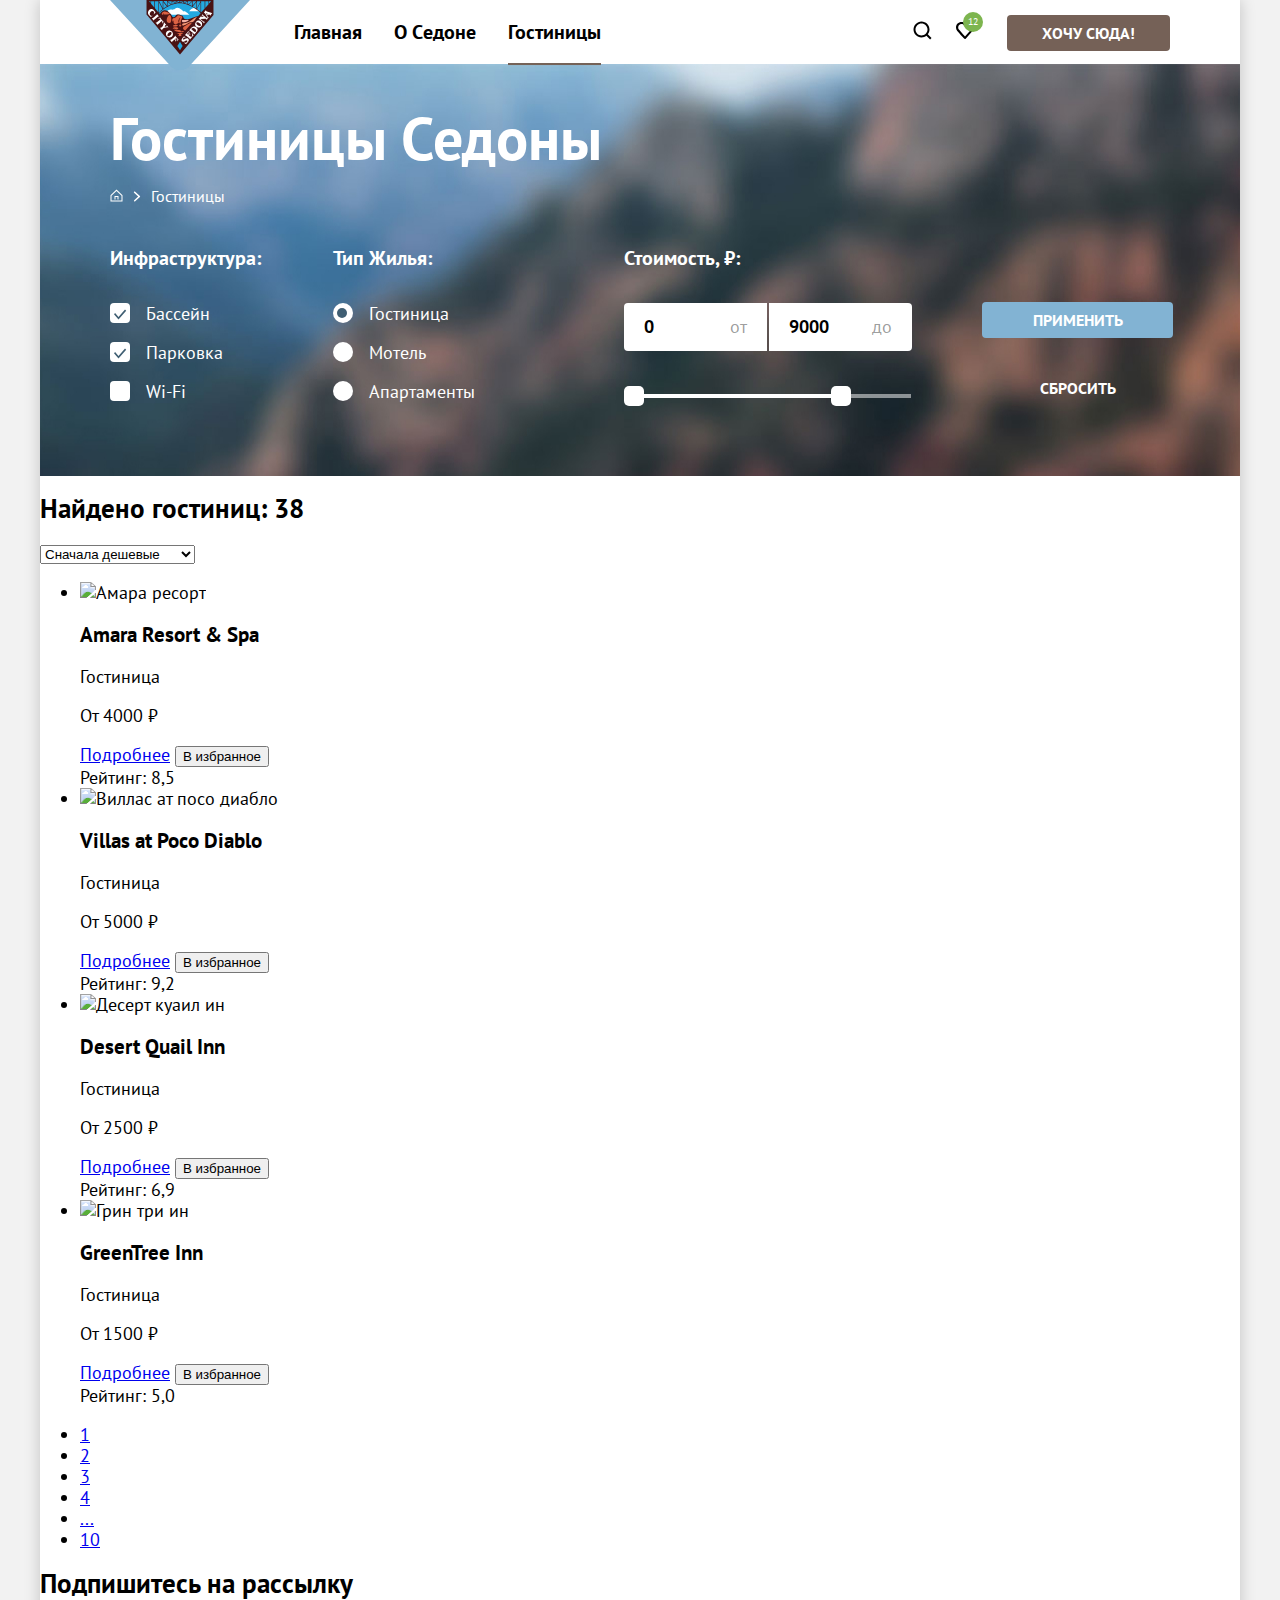
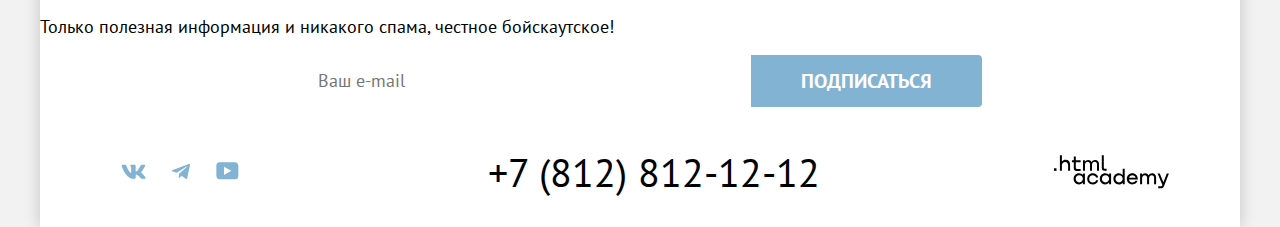
==== commit 9c19477f: "стилизовал секцию filter. Добавил состояния некоторым элементам" ====
--- a/catalog.html
+++ b/catalog.html
@@ -271,7 +271,7 @@
                 <div class="range-scale"></div>
                 <div class="range-bar">
                   <button
-                    class="range-toggle toggle-mix"
+                    class="range-toggle toggle-min"
                     type="button"
                   ></button>
                   <button
@@ -282,8 +282,15 @@
               </div>
             </fieldset>
             <div class="filter-buttons">
-              <button class="filter-button" type="submit">Применить</button>
-              <button class="filter-button" type="reset">Сбросить</button>
+              <button class="filter-button-submit button--blue" type="submit">
+                Применить
+              </button>
+              <button
+                class="filter-button-reset button--transparent"
+                type="reset"
+              >
+                Сбросить
+              </button>
             </div>
           </form>
         </section>
--- a/styles/styles.css
+++ b/styles/styles.css
@@ -250,6 +250,24 @@
 
 .button--blue:active {
   color: rgba(255, 255, 255, 0.3);
+}
+
+/* для прозрачной кнопки */
+.button--transparent:hover {
+  color: rgba(255, 255, 255, 0.6);
+}
+
+.button--transparent:focus-visible {
+  outline: 3px solid rgb(131, 179, 211);
+  outline-offset: -2px;
+}
+
+.button--transparent:active {
+  color: rgba(255, 255, 255, 0.3);
+}
+
+.button--transparent:disabled {
+  color: rgba(255, 255, 255, 0.1);
 }
 
 /* логотип седона */
@@ -673,8 +691,10 @@
 
 /* фильтр */
 .filter {
-  padding: 38px 70px 35px;
+  padding: 38px 70px 70px;
   background: #6398ba url("../images/filter-background.jpg") no-repeat;
+  background-size: cover;
+  box-sizing: border-box;
 }
 
 .filter-title {
@@ -760,7 +780,11 @@
 }
 
 .field-group:nth-child(2) {
-  margin-right: 150px;
+  margin-right: 149px;
+}
+
+.field-group:nth-child(3) {
+  margin-right: 70px;
 }
 
 .field-group-title {
@@ -790,6 +814,14 @@
   font-weight: 400;
   font-family: "PT Sans", Arial, sans-serif;
   position: relative;
+}
+
+.field-label:hover {
+  opacity: 0.6;
+}
+
+.field-label:active {
+  opacity: 0.3;
 }
 
 /* checkbox */
@@ -801,6 +833,10 @@
   background-color: rgba(255, 255, 255, 1);
   border-radius: 4px;
   position: absolute;
+}
+
+.field-label--checkbox:focus-visible .field-label--checkbox::before {
+  outline: 3px solid rgba(131, 179, 211, 1);
 }
 
 .field-name--checkbox::after {
@@ -847,6 +883,7 @@
 
 .range-wrapper-inputs {
   margin: 0;
+  margin-bottom: 43px;
   display: flex;
   column-gap: 2px;
 }
@@ -883,5 +920,78 @@
   position: absolute;
   top: 13px;
   right: 20px;
-  color: rgba(0, 0, 0, 0.6);
-}
+  color: rgba(0, 0, 0, 0.4);
+}
+
+.range {
+  width: 287px;
+  height: 4px;
+  background-color: rgba(255, 255, 255, 0.5);
+  position: relative;
+}
+
+.range-scale {
+  width: 226px;
+  height: 4px;
+  background-color: rgba(255, 255, 255, 1);
+  position: absolute;
+  top: 0;
+  left: 0;
+}
+
+.range-toggle {
+  border: none;
+  cursor: pointer;
+  width: 20px;
+  height: 20px;
+  background-color: rgba(255, 255, 255, 1);
+  border-radius: 5px;
+  position: absolute;
+}
+
+.toggle-min {
+  top: -8px;
+  left: 0;
+}
+
+.toggle-max {
+  top: -8px;
+  right: 60px;
+}
+
+.filter-buttons {
+  padding-top: 56px;
+  display: flex;
+  flex-direction: column;
+}
+
+.filter-button-submit {
+  margin-bottom: 32px;
+  border: none;
+  padding: 8px 50px;
+  cursor: pointer;
+  width: 191px;
+  font-family: "PT Sans", Arial, sans-serif;
+  font-weight: 700;
+  font-size: 16px;
+  line-height: 1.25;
+  color: rgba(255, 255, 255, 1);
+  text-transform: uppercase;
+  background-color: rgba(130, 179, 211, 1);
+  border-radius: 4px;
+}
+
+.filter-button-reset {
+  border: none;
+  cursor: pointer;
+  width: 191px;
+  padding: 8px 50px;
+  font-family: "PT Sans", Arial, sans-serif;
+  font-size: 16px;
+  line-height: 1.25;
+  font-weight: 700;
+  text-transform: uppercase;
+  color: rgba(255, 255, 255, 1);
+  border-radius: 4px;
+  background-color: transparent;
+}
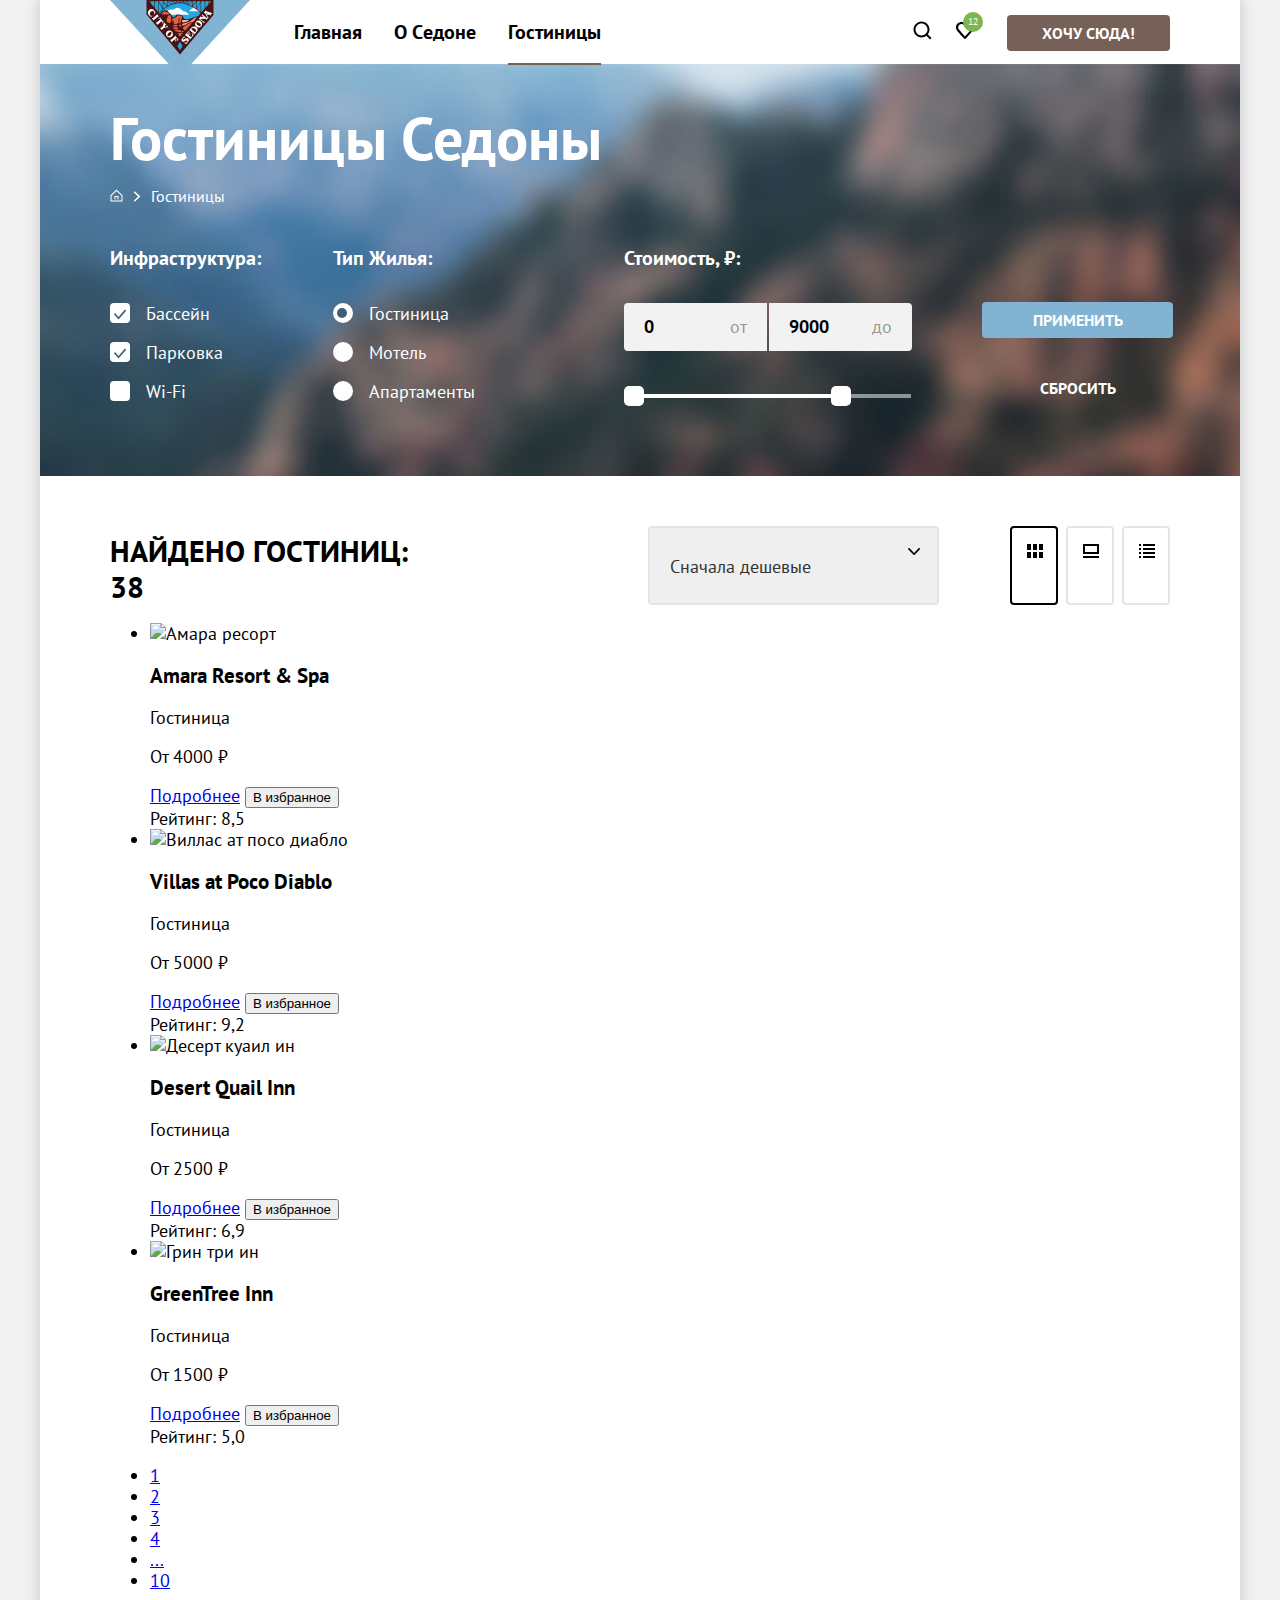
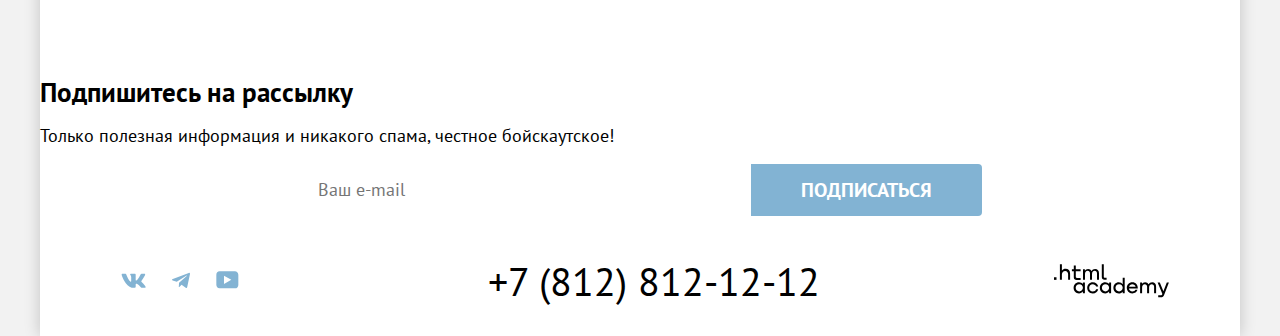
==== commit b8988f58: "Стилизовал select и 3 кнопки фильтра для карточек" ====
--- a/catalog.html
+++ b/catalog.html
@@ -299,33 +299,85 @@
         <section class="catalog">
           <div class="catalog-wrapper-filter">
             <h2 class="catalog-title">Найдено гостиниц: 38</h2>
-            <select class="catalog-select">
-              <option class="select-item" value="cheap">Сначала дешевые</option>
-              <option class="select-item" value="expensive">
-                Сначала дорогие
-              </option>
-              <option class="select-item" value="popular">
-                Сначала популярные
-              </option>
-            </select>
+            <div class="catalog-select-wrapper">
+              <select class="catalog-select">
+                <option class="select-item" value="cheap">
+                  Сначала дешевые
+                </option>
+                <option class="select-item" value="expensive">
+                  Сначала дорогие
+                </option>
+                <option class="select-item" value="popular">
+                  Сначала популярные
+                </option>
+              </select>
+              <svg
+                width="12"
+                height="9"
+                viewBox="0 0 12 9"
+                fill="none"
+                xmlns="http://www.w3.org/2000/svg"
+              >
+                <path
+                  d="M6.67495 7.7123L11.775 2.4123C12.075 2.1123 12.075 1.5123 11.775 1.2123C11.475 0.912305 10.875 0.912305 10.575 1.2123L6.07495 5.9123L1.57495 1.2123C1.27495 0.912305 0.674951 0.912305 0.374951 1.2123C0.174951 1.3123 0.0749512 1.6123 0.0749512 1.8123C0.0749512 2.0123 0.174951 2.2123 0.374951 2.4123L5.47495 7.7123C5.77495 8.1123 6.37495 8.1123 6.67495 7.7123Z"
+                  fill="black"
+                />
+              </svg>
+            </div>
             <div class="catalog-wrapper-buttons">
               <a
                 class="catalog-wrapper-button catalog-wrapper-button-current"
                 href="#"
                 ><span class="visually-hidden"
                   >Сформировать карточки в столбик</span
-                ></a
-              >
+                ><svg
+                  width="16"
+                  height="14"
+                  viewBox="0 0 16 14"
+                  fill="none"
+                  xmlns="http://www.w3.org/2000/svg"
+                >
+                  <path d="M4 0H0V6H4V0Z" fill="black" />
+                  <path d="M16 0H12V6H16V0Z" fill="black" />
+                  <path d="M10 0H6V6H10V0Z" fill="black" />
+                  <path d="M4 8H0V14H4V8Z" fill="black" />
+                  <path d="M16 8H12V14H16V8Z" fill="black" />
+                  <path d="M10 8H6V14H10V8Z" fill="black" />
+                </svg>
+              </a>
               <a class="catalog-wrapper-button" href="#"
                 ><span class="visually-hidden"
                   >Сформировать по одной карточке с названием</span
-                ></a
-              >
+                ><svg
+                  width="16"
+                  height="14"
+                  viewBox="0 0 16 14"
+                  fill="none"
+                  xmlns="http://www.w3.org/2000/svg"
+                >
+                  <path d="M16 12H0V14H16V12Z" fill="black" />
+                  <path d="M14 2V8H2V2H14ZM16 0H0V10H16V0Z" fill="black" />
+                </svg>
+              </a>
               <a class="catalog-wrapper-button" href="#"
-                ><span class="visually-hidden"
-                  >Сформировать карточки в ряд</span
-                ></a
-              >
+                ><span class="visually-hidden">Сформировать карточки в ряд</span
+                ><svg
+                  width="16"
+                  height="14"
+                  viewBox="0 0 16 14"
+                  fill="none"
+                  xmlns="http://www.w3.org/2000/svg"
+                >
+                  <path d="M2 0H0V2H2V0Z" fill="black" />
+                  <path d="M16 0H4V2H16V0Z" fill="black" />
+                  <path d="M2 4H0V6H2V4Z" fill="black" />
+                  <path d="M16 4H4V6H16V4Z" fill="black" />
+                  <path d="M2 8H0V10H2V8Z" fill="black" />
+                  <path d="M16 8H4V10H16V8Z" fill="black" />
+                  <path d="M2 12H0V14H2V12Z" fill="black" />
+                  <path d="M16 12H4V14H16V12Z" fill="black" />
+                </svg>
+              </a>
             </div>
           </div>
 
--- a/styles/styles.css
+++ b/styles/styles.css
@@ -901,6 +901,15 @@
   font-size: inherit;
   font-weight: 700;
   line-height: 1.33;
+  background-color: rgba(242, 242, 242, 1);
+}
+
+.range-input:hover {
+  background-color: rgba(230, 230, 230, 1);
+}
+
+.range-input:focus-visible {
+  outline: 3px solid rgba(131, 179, 211, 1);
 }
 
 .range-label:nth-child(1) .range-input {
@@ -995,3 +1004,73 @@
   border-radius: 4px;
   background-color: transparent;
 }
+
+/* каталог сайта */
+.catalog {
+  padding: 50px 70px;
+}
+
+.catalog-wrapper-filter {
+  display: flex;
+}
+
+.catalog-title {
+  margin: 0;
+  margin-right: 200px;
+  padding-top: 7px;
+  font-family: "PT Sans", Arial, sans-serif;
+  font-weight: 700;
+  font-size: 30px;
+  line-height: 1.2;
+  text-transform: uppercase;
+}
+
+.catalog-select-wrapper {
+  margin-right: 71px;
+  border: 2px solid rgba(229, 229, 229, 1);
+  width: 292px;
+  min-height: 49px;
+  box-sizing: border-box;
+  border-radius: 4px;
+  position: relative;
+}
+
+.catalog-select {
+  border: none;
+  appearance: none;
+  font-family: "PT Sans", Arial, sans-serif;
+  font-size: inherit;
+  line-height: 1.16;
+  font-weight: 400;
+  color: rgba(51, 51, 51, 1);
+  width: 100%;
+  height: 100%;
+  padding: 14px 20px 11px;
+}
+
+.catalog-select-wrapper svg {
+  position: absolute;
+  top: 19px;
+  right: 17px;
+}
+
+.catalog-select:focus-visible {
+  outline: none;
+}
+
+.catalog-wrapper-buttons {
+  display: flex;
+  gap: 8px;
+}
+
+.catalog-wrapper-button {
+  display: block;
+  box-sizing: border-box;
+  padding: 13px 13px 12px 15px;
+  border: 2px solid rgba(229, 229, 229, 1);
+  border-radius: 4px;
+}
+
+.catalog-wrapper-button-current {
+  border: 2px solid rgba(0, 0, 0, 1);
+}
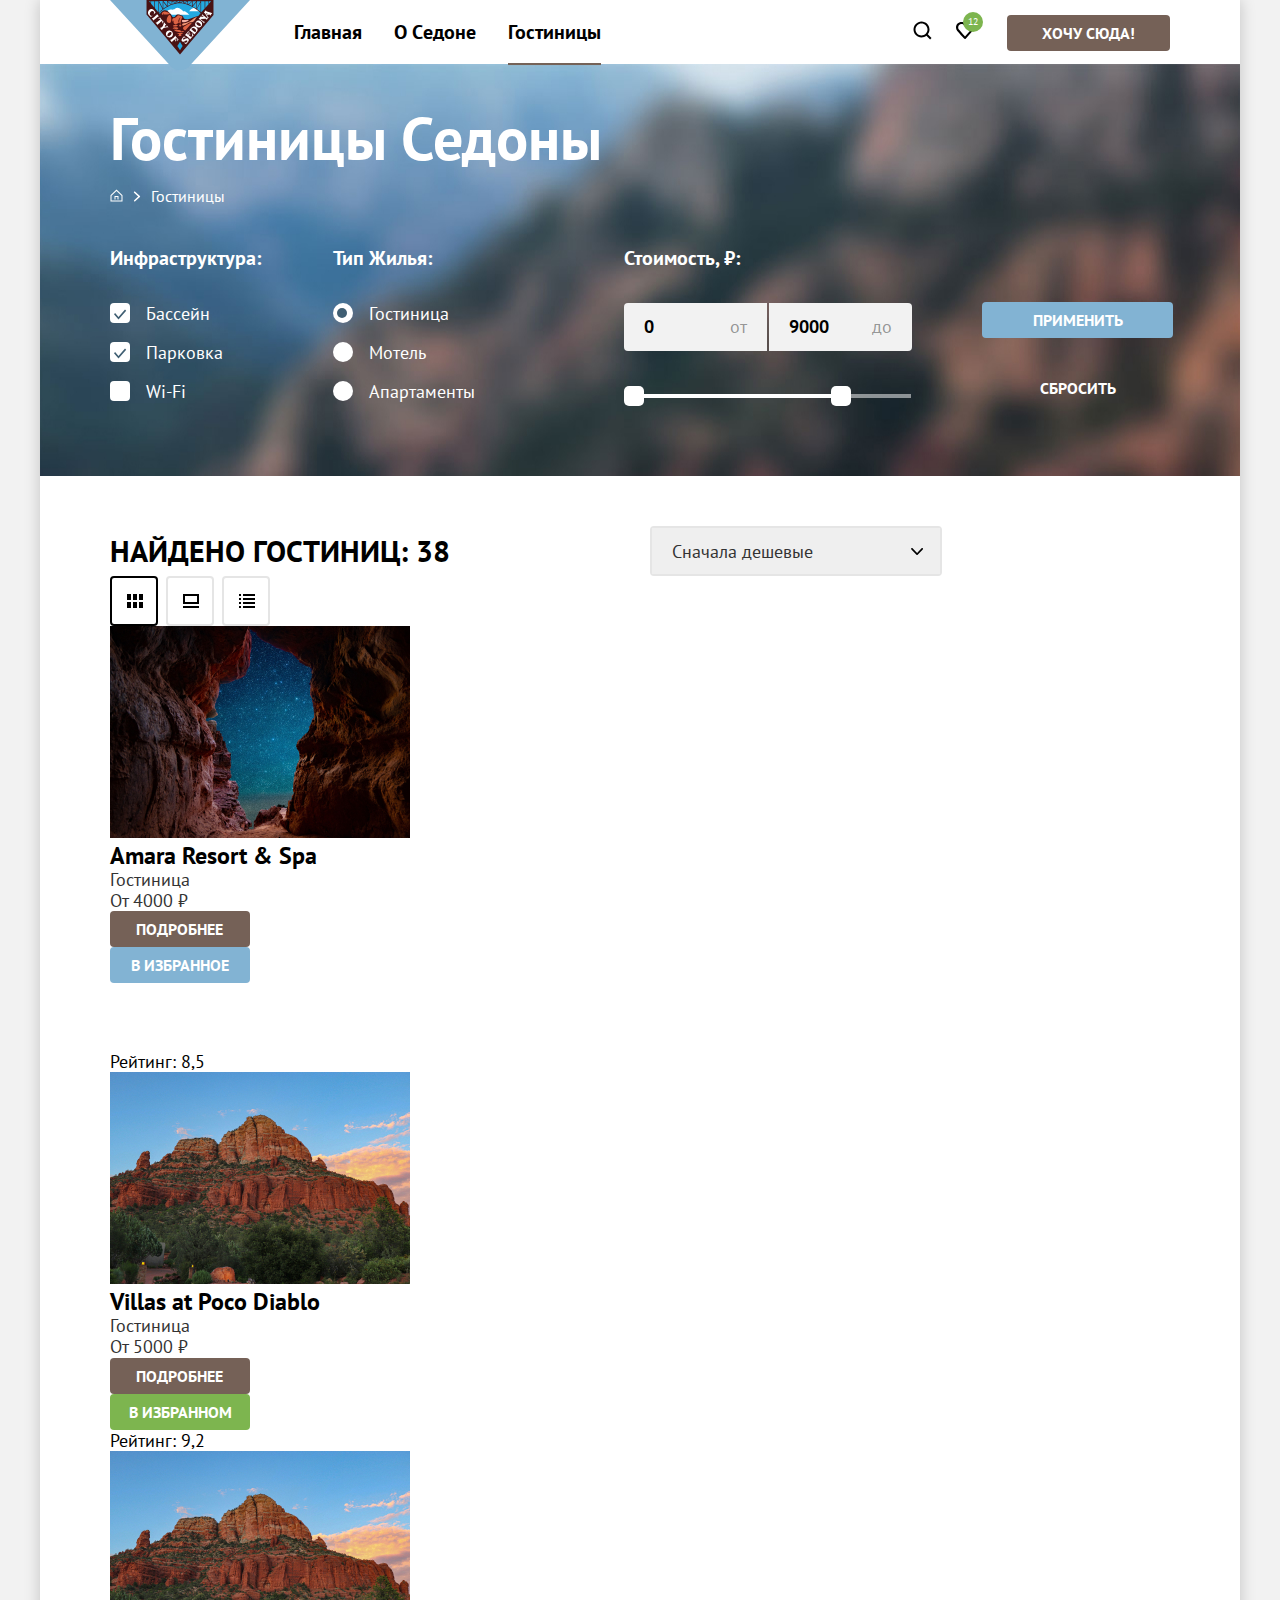
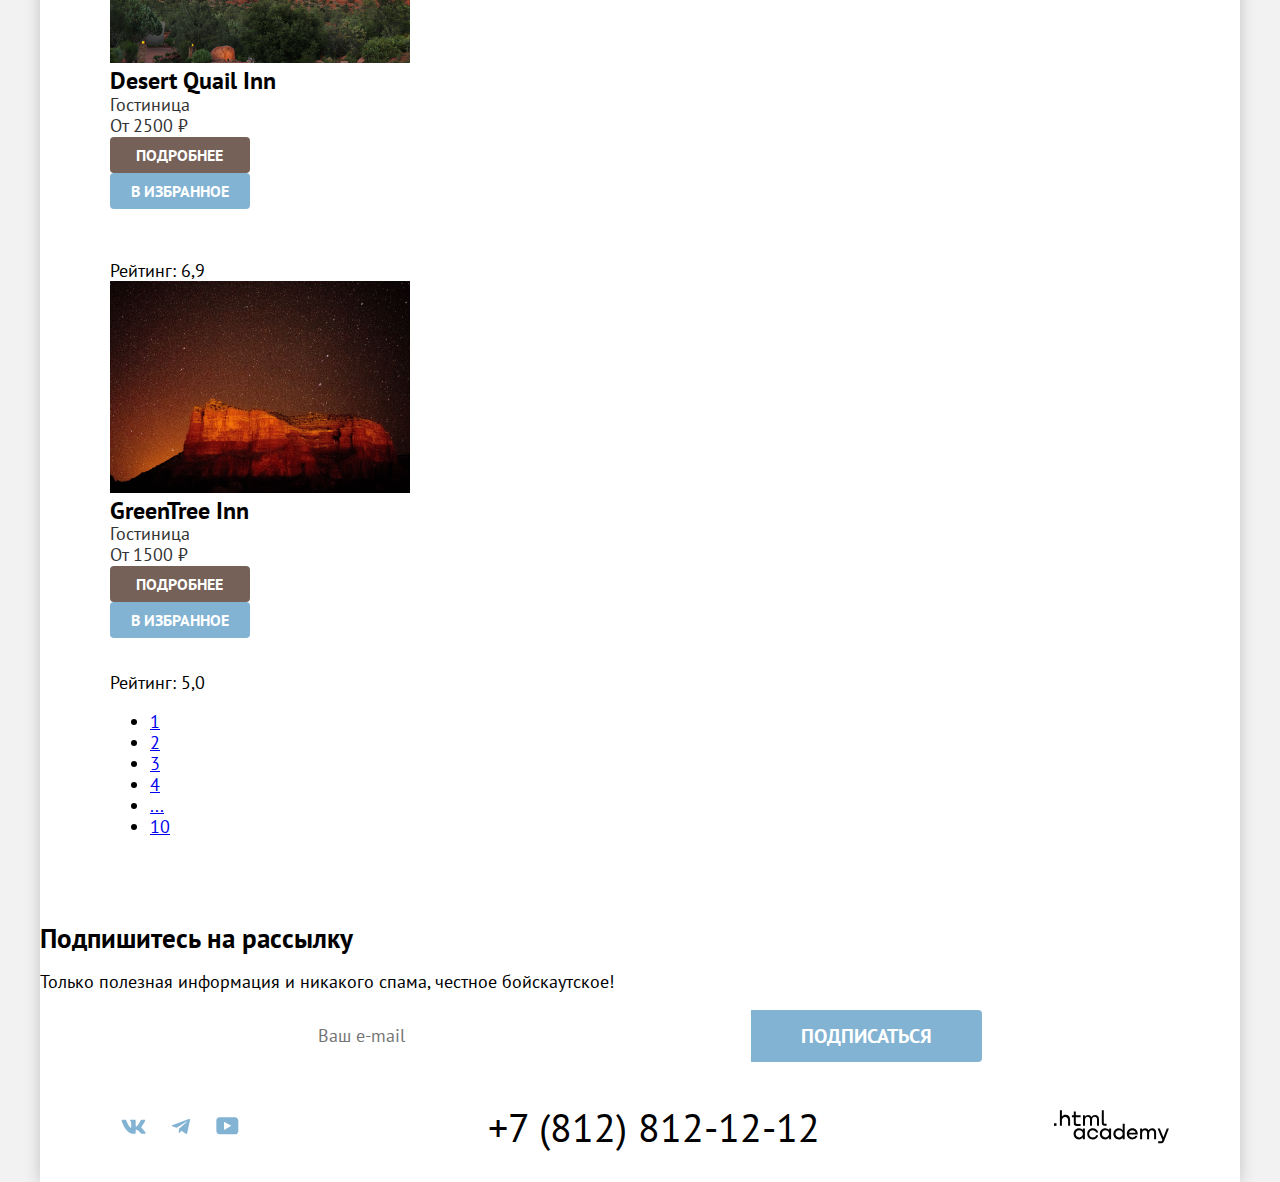
==== commit 1eceb67b: "Стилизую карточки, стилизовал 2 кнопки" ====
--- a/catalog.html
+++ b/catalog.html
@@ -3,6 +3,7 @@
   <head>
     <meta charset="UTF-8" />
     <link href="./styles/styles.css" rel="stylesheet" />
+    <link rel="icon" href="./favicon.ico" />
     <title>Страница каталога</title>
   </head>
   <body>
@@ -386,7 +387,7 @@
             <li class="catalog-card">
               <img
                 class="catalog-card-image"
-                src="#"
+                src="./images/catalog/catalog-1.jpg"
                 width="300"
                 height="212"
                 alt="Амара ресорт"
@@ -396,17 +397,24 @@
                 <p class="catalog-card-text">Гостиница</p>
                 <p class="catalog-card-text">От 4000 ₽</p>
               </div>
-              <a class="catalog-card-more-details" href="#">Подробнее</a>
-              <button class="catalog-card-favorites" type="button">
+              <a class="catalog-card-more-details button--brown" href="#"
+                >Подробнее</a
+              >
+              <button class="catalog-card-favorites button--blue" type="button">
                 В избранное
               </button>
-              <div class="catalog-card-stars"></div>
+              <div class="catalog-card-stars">
+                <div class="card-star"></div>
+                <div class="card-star"></div>
+                <div class="card-star"></div>
+                <div class="card-star"></div>
+              </div>
               <div class="catalog-card-rating">Рейтинг: 8,5</div>
             </li>
             <li class="catalog-card">
               <img
                 class="catalog-card-image"
-                src="#"
+                src="./images/catalog/catalog-3.jpg"
                 width="300"
                 height="212"
                 alt="Виллас ат посо диабло"
@@ -416,9 +424,14 @@
                 <p class="catalog-card-text">Гостиница</p>
                 <p class="catalog-card-text">От 5000 ₽</p>
               </div>
-              <a class="catalog-card-more-details" href="#">Подробнее</a>
-              <button class="catalog-card-favorites" type="button">
-                В избранное
+              <a class="catalog-card-more-details button--brown" href="#"
+                >Подробнее</a
+              >
+              <button
+                class="catalog-card-favorites catalog-card-favorites--added"
+                type="button"
+              >
+                в избранном
               </button>
               <div class="catalog-card-stars"></div>
               <div class="catalog-card-rating">Рейтинг: 9,2</div>
@@ -426,7 +439,7 @@
             <li class="catalog-card">
               <img
                 class="catalog-card-image"
-                src="#"
+                src="./images/catalog/catalog-3.jpg"
                 width="300"
                 height="212"
                 alt="Десерт куаил ин"
@@ -436,17 +449,23 @@
                 <p class="catalog-card-text">Гостиница</p>
                 <p class="catalog-card-text">От 2500 ₽</p>
               </div>
-              <a class="catalog-card-more-details" href="#">Подробнее</a>
-              <button class="catalog-card-favorites" type="button">
+              <a class="catalog-card-more-details button--brown" href="#"
+                >Подробнее</a
+              >
+              <button class="catalog-card-favorites button--blue" type="button">
                 В избранное
               </button>
-              <div class="catalog-card-stars"></div>
+              <div class="catalog-card-stars">
+                <div class="card-star"></div>
+                <div class="card-star"></div>
+                <div class="card-star"></div>
+              </div>
               <div class="catalog-card-rating">Рейтинг: 6,9</div>
             </li>
             <li class="catalog-card">
               <img
                 class="catalog-card-image"
-                src="#"
+                src="./images/catalog/catalog-4.jpg"
                 width="300"
                 height="212"
                 alt="Грин три ин"
@@ -456,11 +475,16 @@
                 <p class="catalog-card-text">Гостиница</p>
                 <p class="catalog-card-text">От 1500 ₽</p>
               </div>
-              <a class="catalog-card-more-details" href="#">Подробнее</a>
-              <button class="catalog-card-favorites" type="button">
+              <a class="catalog-card-more-details button--brown" href="#"
+                >Подробнее</a
+              >
+              <button class="catalog-card-favorites button--blue" type="button">
                 В избранное
               </button>
-              <div class="catalog-card-stars"></div>
+              <div class="catalog-card-stars">
+                <div class="card-star"></div>
+                <div class="card-star"></div>
+              </div>
               <div class="catalog-card-rating">Рейтинг: 5,0</div>
             </li>
           </ul>
--- a/styles/styles.css
+++ b/styles/styles.css
@@ -1012,6 +1012,7 @@
 
 .catalog-wrapper-filter {
   display: flex;
+  flex-wrap: wrap;
 }
 
 .catalog-title {
@@ -1033,6 +1034,10 @@
   box-sizing: border-box;
   border-radius: 4px;
   position: relative;
+}
+
+.catalog-select-wrapper:hover {
+  border-color: rgba(104, 162, 202, 1);
 }
 
 .catalog-select {
@@ -1046,6 +1051,7 @@
   width: 100%;
   height: 100%;
   padding: 14px 20px 11px;
+  box-sizing: border-box;
 }
 
 .catalog-select-wrapper svg {
@@ -1055,11 +1061,24 @@
 }
 
 .catalog-select:focus-visible {
-  outline: none;
+  outline: 2px solid rgba(104, 162, 202, 1);
+  border-radius: 4px;
+}
+
+.catalog-select[disabled] {
+  color: rgba(0, 0, 0, 0.3);
+  border-color: rgba(0, 0, 0, 0.3);
+  pointer-events: none;
+  cursor: default;
+}
+
+.catalog-select[disabled] + svg path {
+  fill: rgba(0, 0, 0, 0.3);
 }
 
 .catalog-wrapper-buttons {
   display: flex;
+  flex-wrap: wrap;
   gap: 8px;
 }
 
@@ -1071,6 +1090,76 @@
   border-radius: 4px;
 }
 
+.catalog-wrapper-button:hover {
+  border-color: rgba(0, 0, 0, 1);
+}
+
+.catalog-wrapper-button:focus-visible {
+  outline: none;
+  border-color: rgba(131, 179, 211, 1);
+}
+
 .catalog-wrapper-button-current {
   border: 2px solid rgba(0, 0, 0, 1);
 }
+
+/* список карточек */
+.catalog-list {
+  margin: 0;
+  padding: 0;
+  list-style: none;
+}
+
+.catalog-item {
+  padding: 20px;
+}
+
+.catalog-card-heading {
+  margin: 0;
+  font: 700 24px/1.16 "PT Sans", Arial, sans-serif;
+}
+
+.catalog-card-text {
+  margin: 0;
+  font: 400 18px/1.16 "PT Sans", Arial, sans-serif;
+  color: rgba(51, 51, 51, 1);
+}
+
+.catalog-card-more-details {
+  background-color: rgba(117, 97, 87, 1);
+  display: block;
+  padding: 8px 26px;
+  box-sizing: border-box;
+  width: 140px;
+  font: 700 16px/1.25 "PT Sans", Arial, sans-serif;
+  color: rgba(255, 255, 255, 1);
+  text-transform: uppercase;
+  text-decoration: none;
+  border-radius: 4px;
+}
+
+.catalog-card-favorites {
+  background-color: rgba(130, 179, 211, 1);
+  display: block;
+  padding: 8px 20px;
+  border: none;
+  cursor: pointer;
+  box-sizing: border-box;
+  width: 140px;
+  font: 700 16px/1.25 "PT Sans", Arial, sans-serif;
+  color: rgba(255, 255, 255, 1);
+  text-transform: uppercase;
+  text-decoration: none;
+  border-radius: 4px;
+}
+
+.catalog-card-favorites--added {
+  padding: 8px 18px;
+  background-color: rgba(125, 181, 79, 1);
+}
+
+.card-star {
+  width: 18px;
+  height: 17px;
+  background: url("../images/star.svg") no-repeat;
+}
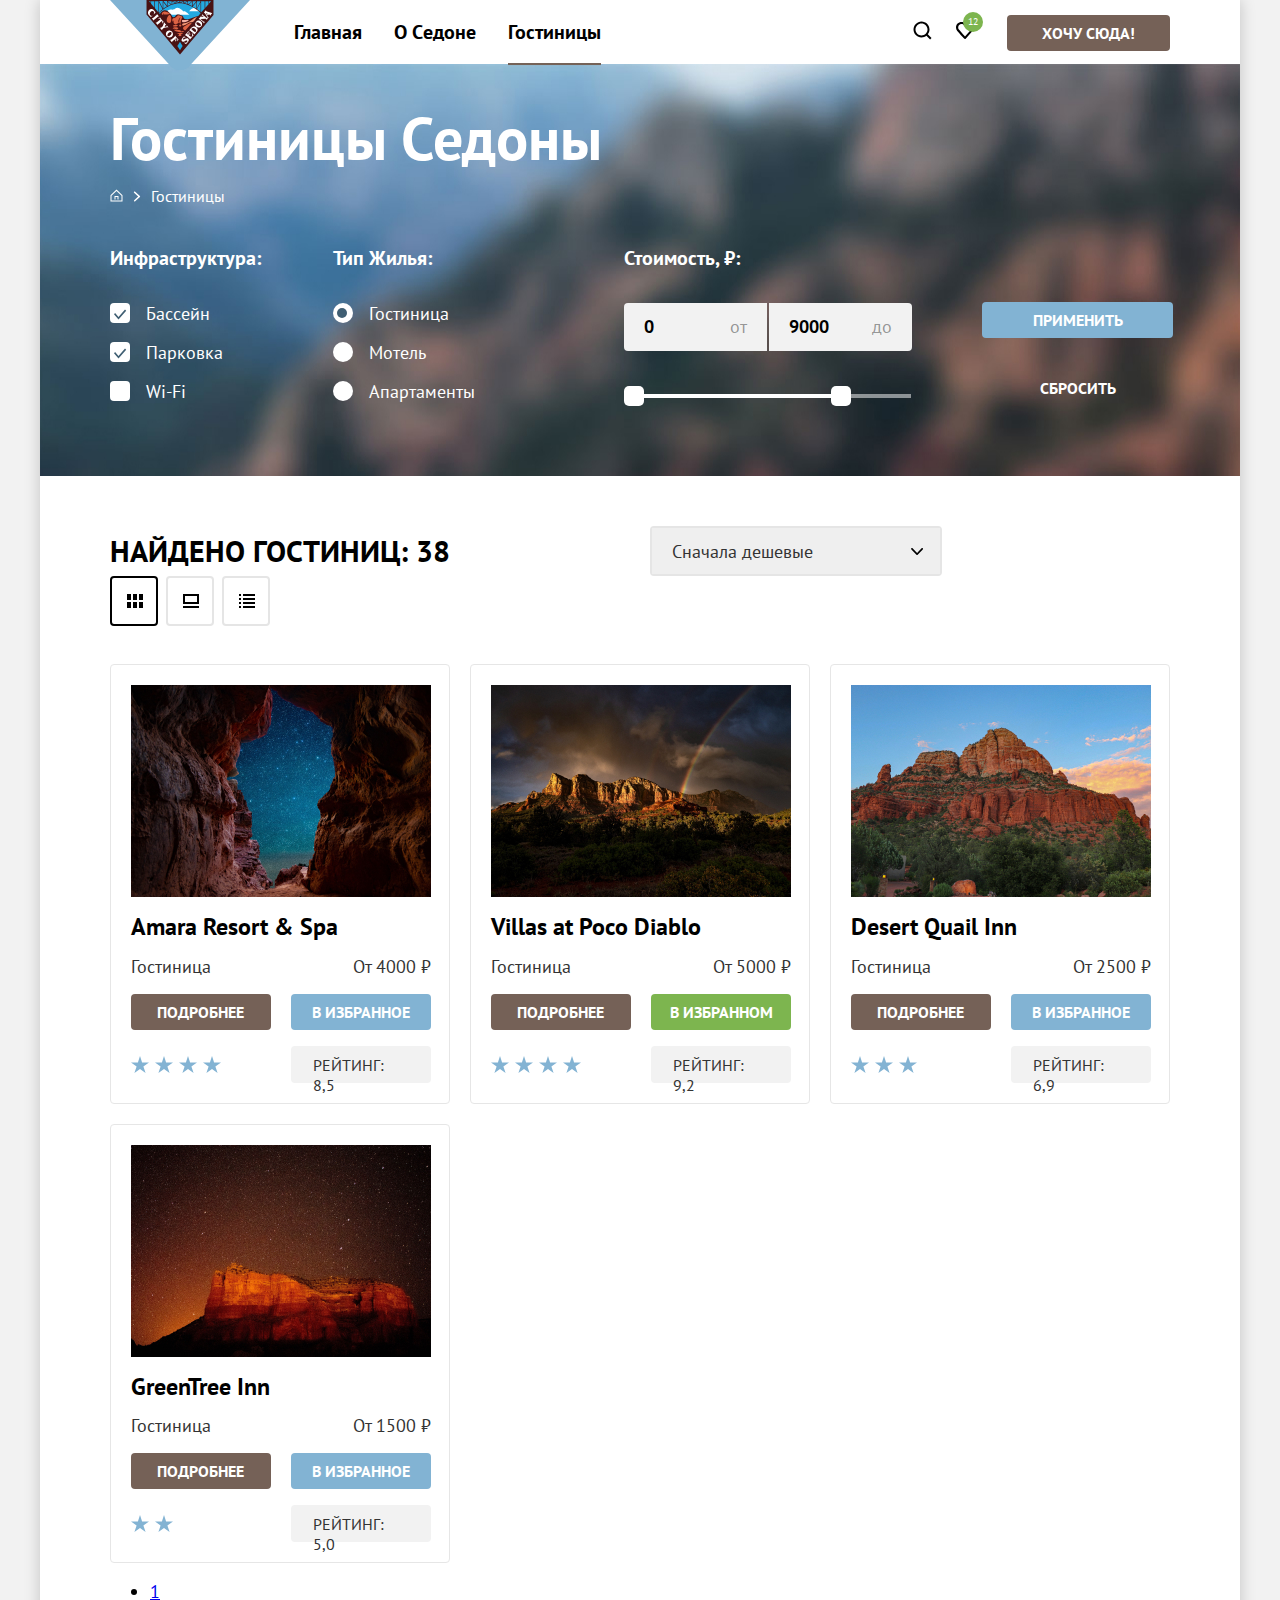
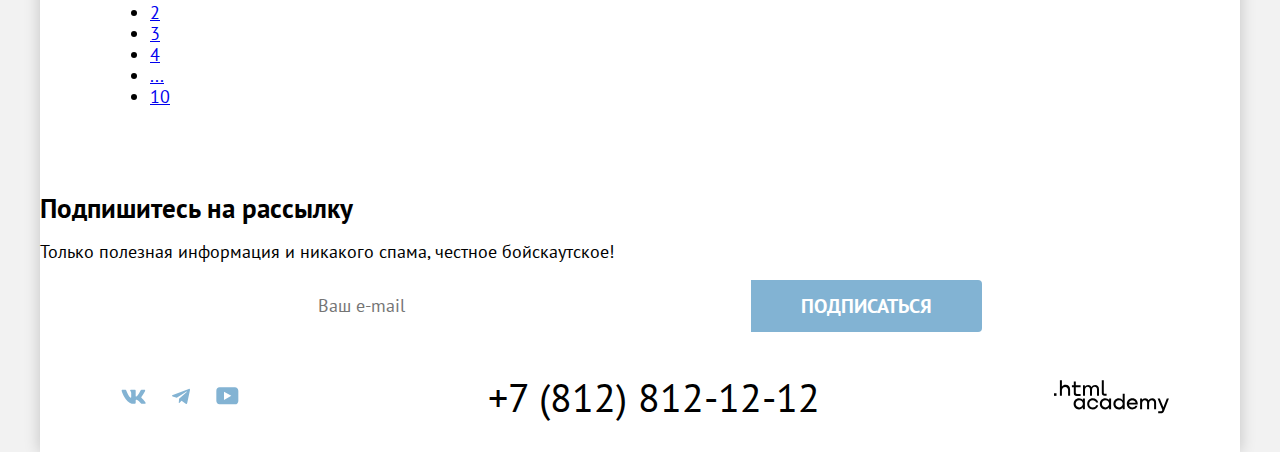
==== commit ba569980: "Стилизовал карточки" ====
--- a/catalog.html
+++ b/catalog.html
@@ -414,7 +414,7 @@
             <li class="catalog-card">
               <img
                 class="catalog-card-image"
-                src="./images/catalog/catalog-3.jpg"
+                src="./images/catalog/catalog-2.jpg"
                 width="300"
                 height="212"
                 alt="Виллас ат посо диабло"
@@ -433,7 +433,12 @@
               >
                 в избранном
               </button>
-              <div class="catalog-card-stars"></div>
+              <div class="catalog-card-stars">
+                <div class="card-star"></div>
+                <div class="card-star"></div>
+                <div class="card-star"></div>
+                <div class="card-star"></div>
+              </div>
               <div class="catalog-card-rating">Рейтинг: 9,2</div>
             </li>
             <li class="catalog-card">
--- a/styles/styles.css
+++ b/styles/styles.css
@@ -1013,6 +1013,7 @@
 .catalog-wrapper-filter {
   display: flex;
   flex-wrap: wrap;
+  margin-bottom: 38px;
 }
 
 .catalog-title {
@@ -1027,7 +1028,7 @@
 }
 
 .catalog-select-wrapper {
-  margin-right: 71px;
+  margin-right: 70px;
   border: 2px solid rgba(229, 229, 229, 1);
   width: 292px;
   min-height: 49px;
@@ -1108,15 +1109,43 @@
   margin: 0;
   padding: 0;
   list-style: none;
-}
-
-.catalog-item {
+  display: flex;
+  flex-wrap: wrap;
+  gap: 20px;
+}
+
+.catalog-card {
   padding: 20px;
+  width: 340px;
+  min-height: 438px;
+  box-sizing: border-box;
+  border-radius: 4px;
+  border: 1px solid #e6e6e6;
+  display: grid;
+  grid-template-columns: repeat(2, 140px);
+  grid-template-rows: min-content auto auto 36px 37px;
+  gap: 16px 20px;
+}
+
+.catalog-card-image {
+  grid-column: 1 / -1;
+  grid-row: 1 / 2;
 }
 
 .catalog-card-heading {
   margin: 0;
   font: 700 24px/1.16 "PT Sans", Arial, sans-serif;
+  grid-column-start: 1;
+  grid-column-end: -1;
+  grid-row-start: 2;
+  grid-row-end: 3;
+}
+
+.catalog-card-description {
+  grid-column: 1 / -1;
+  grid-row: 3 / 4;
+  display: flex;
+  justify-content: space-between;
 }
 
 .catalog-card-text {
@@ -1136,6 +1165,8 @@
   text-transform: uppercase;
   text-decoration: none;
   border-radius: 4px;
+  grid-column: 1 / 2;
+  grid-row: 4 / 5;
 }
 
 .catalog-card-favorites {
@@ -1151,11 +1182,22 @@
   text-transform: uppercase;
   text-decoration: none;
   border-radius: 4px;
+  grid-column: 2 / 3;
+  grid-row: 4 / 5;
 }
 
 .catalog-card-favorites--added {
   padding: 8px 18px;
   background-color: rgba(125, 181, 79, 1);
+}
+
+.catalog-card-stars {
+  display: flex;
+  align-self: center;
+  width: 140px;
+  gap: 6px;
+  grid-column: 1 / 2;
+  grid-row: 5 / 6;
 }
 
 .card-star {
@@ -1163,3 +1205,16 @@
   height: 17px;
   background: url("../images/star.svg") no-repeat;
 }
+
+.catalog-card-rating {
+  background-color: rgba(242, 242, 242, 1);
+  font: 400 16px/1.25 "PT Sans", Arial, sans-serif;
+  color: rgba(51, 51, 51, 1);
+  text-transform: uppercase;
+  width: 140px;
+  box-sizing: border-box;
+  padding: 9px 22px;
+  border-radius: 4px;
+  grid-column: 2 / 3;
+  grid-row: 5 / 6;
+}
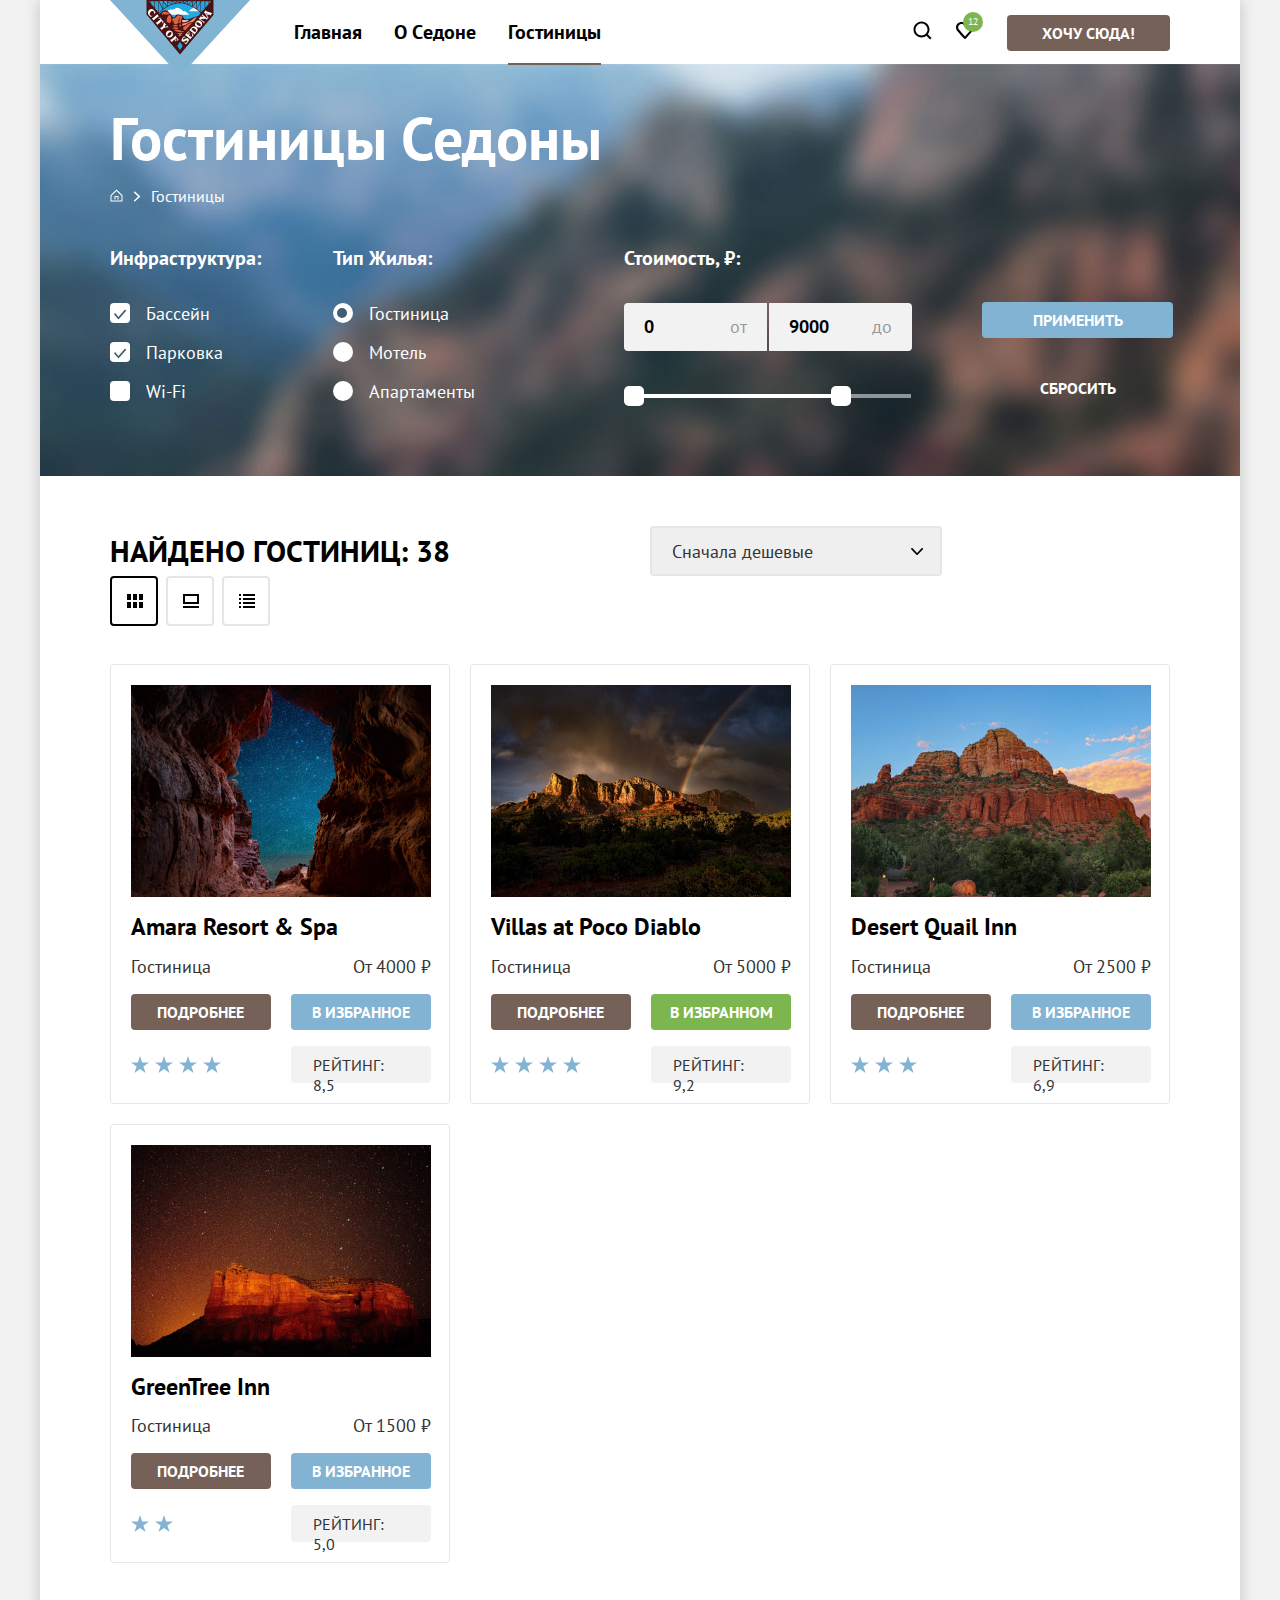
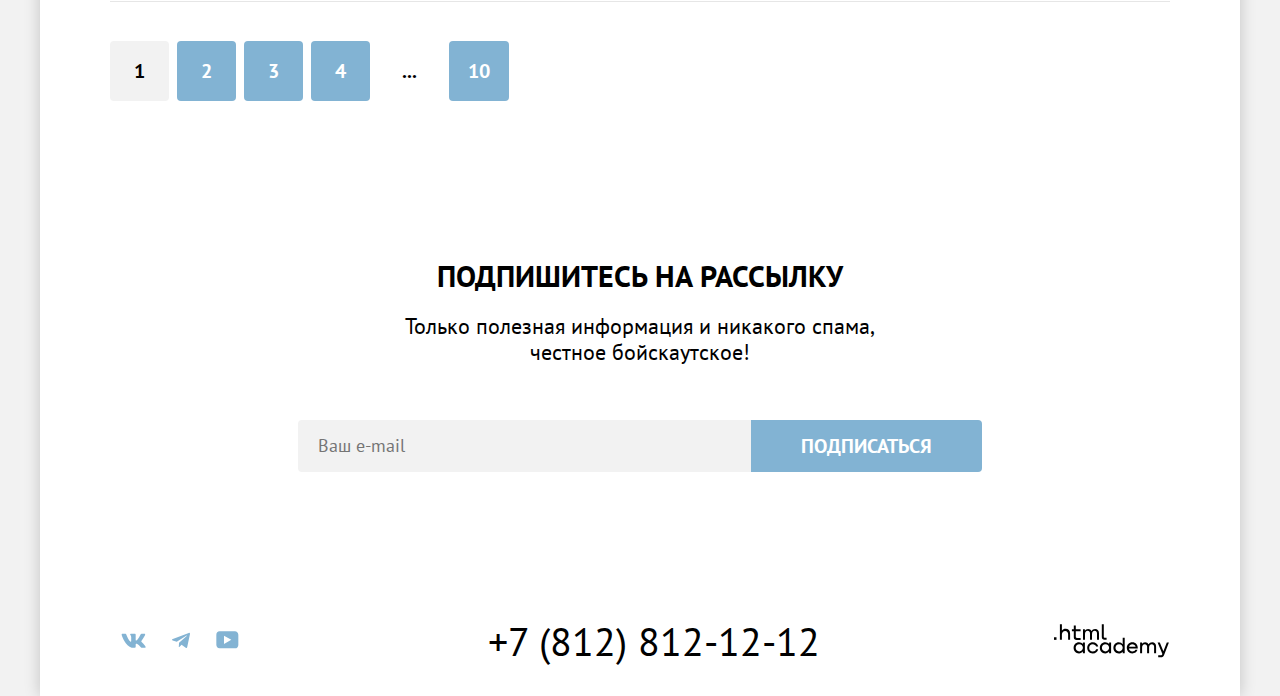
==== commit e6ad2352: "Стилизовал рассылку в каталоге" ====
--- a/catalog.html
+++ b/catalog.html
@@ -518,20 +518,24 @@
         </section>
 
         <!-- рассылка -->
-        <section class="newsletter newsletter-catalog">
-          <h2 class="newsletter-title">Подпишитесь на рассылку</h2>
-          <p class="newsletter-text">
+        <section class="newsletter newsletter--catalog">
+          <h2 class="newsletter-title newsletter-title--catalog">
+            Подпишитесь на рассылку
+          </h2>
+          <p class="newsletter-text newsletter-text--catalog">
             Только полезная информация и никакого спама, честное бойскаутское!
           </p>
           <form class="newsletter-form" method="post" action="#">
             <label class="visually-hidden" for="e-mail">Введите почту</label>
             <input
-              class="newsletter-input"
+              class="newsletter-input newsletter-input--catalog"
               id="e-mail"
               placeholder="Ваш e-mail"
               name="e-mail"
             />
-            <button class="newsletter-submit" type="submit">Подписаться</button>
+            <button class="newsletter-submit button--blue" type="submit">
+              Подписаться
+            </button>
           </form>
         </section>
       </main>
--- a/styles/styles.css
+++ b/styles/styles.css
@@ -522,7 +522,7 @@
   border-radius: 4px;
 }
 
-/* рассылка */
+/* рассылка на главной странице*/
 .newsletter--index {
   background-color: lightblue;
   padding-top: 96px;
@@ -572,7 +572,6 @@
   line-height: 1.33;
   color: rgba(0, 0, 0, 0.6);
   border-radius: 4px 0 0 4px;
-  border-color: blue;
 }
 
 .newsletter-input:focus-visible {
@@ -591,6 +590,40 @@
   color: rgba(255, 255, 255, 1);
   text-transform: uppercase;
   background-color: rgba(130, 179, 211, 1);
+}
+
+/* рассылка на странице каталог*/
+.newsletter--catalog {
+  background-color: rgba(255, 255, 255, 1);
+  padding-bottom: 104px;
+}
+
+.newsletter-title--catalog {
+  margin: 0 auto;
+  margin-bottom: 20px;
+  font-weight: 700;
+  font-size: 30px;
+  line-height: 1.2;
+  font-family: "PT Sans", Arial, sans-serif;
+  text-transform: uppercase;
+  text-align: center;
+  color: rgba(0, 0, 0, 1);
+  width: 475px;
+}
+
+.newsletter-text--catalog {
+  margin: 0 auto 54px;
+  font-weight: 400;
+  font-size: 22px;
+  line-height: 1.18;
+  font-family: "PT Sans", Arial, sans-serif;
+  text-align: center;
+  color: rgba(0, 0, 0, 1);
+  width: 475px;
+}
+
+.newsletter-input--catalog {
+  background-color: rgba(242, 242, 242, 1);
 }
 
 /* подвал */
@@ -1007,7 +1040,7 @@
 
 /* каталог сайта */
 .catalog {
-  padding: 50px 70px;
+  padding: 50px 70px 157px;
 }
 
 .catalog-wrapper-filter {
@@ -1108,6 +1141,8 @@
 .catalog-list {
   margin: 0;
   padding: 0;
+  padding-bottom: 38px;
+  border-bottom: 1px solid rgba(230, 230, 230, 1);
   list-style: none;
   display: flex;
   flex-wrap: wrap;
@@ -1218,3 +1253,53 @@
   grid-column: 2 / 3;
   grid-row: 5 / 6;
 }
+
+.pagination {
+  margin: 0;
+  padding: 0;
+  padding-top: 39px;
+  list-style: none;
+  display: flex;
+  flex-wrap: wrap;
+  gap: 8px;
+}
+
+.pagination-link {
+  display: block;
+  padding: 12px 24px;
+  background-color: rgba(130, 179, 211, 1);
+  border-radius: 4px;
+  font-weight: 700;
+  font-size: 20px;
+  line-height: 1.8;
+  font-family: "PT Sans", Arial, sans-serif;
+  color: rgba(255, 255, 255, 1);
+  text-decoration: none;
+}
+
+.pagination-item:first-child .pagination-link {
+  background-color: rgba(242, 242, 242, 1);
+  color: rgba(0, 0, 0, 1);
+}
+
+.pagination-item:nth-child(5) .pagination-link {
+  background-color: rgba(255, 255, 255, 1);
+  color: rgba(0, 0, 0, 1);
+}
+
+.pagination-item:nth-child(6) .pagination-link {
+  padding: 12px 19px;
+}
+
+.pagination-link:hover {
+  background-color: rgba(104, 162, 202, 1);
+}
+
+.pagination-link:focus-visible {
+  outline: none;
+  background-color: rgba(104, 162, 202, 1);
+}
+
+.pagination-link:active {
+  color: rgba(255, 255, 255, 0.3);
+}
